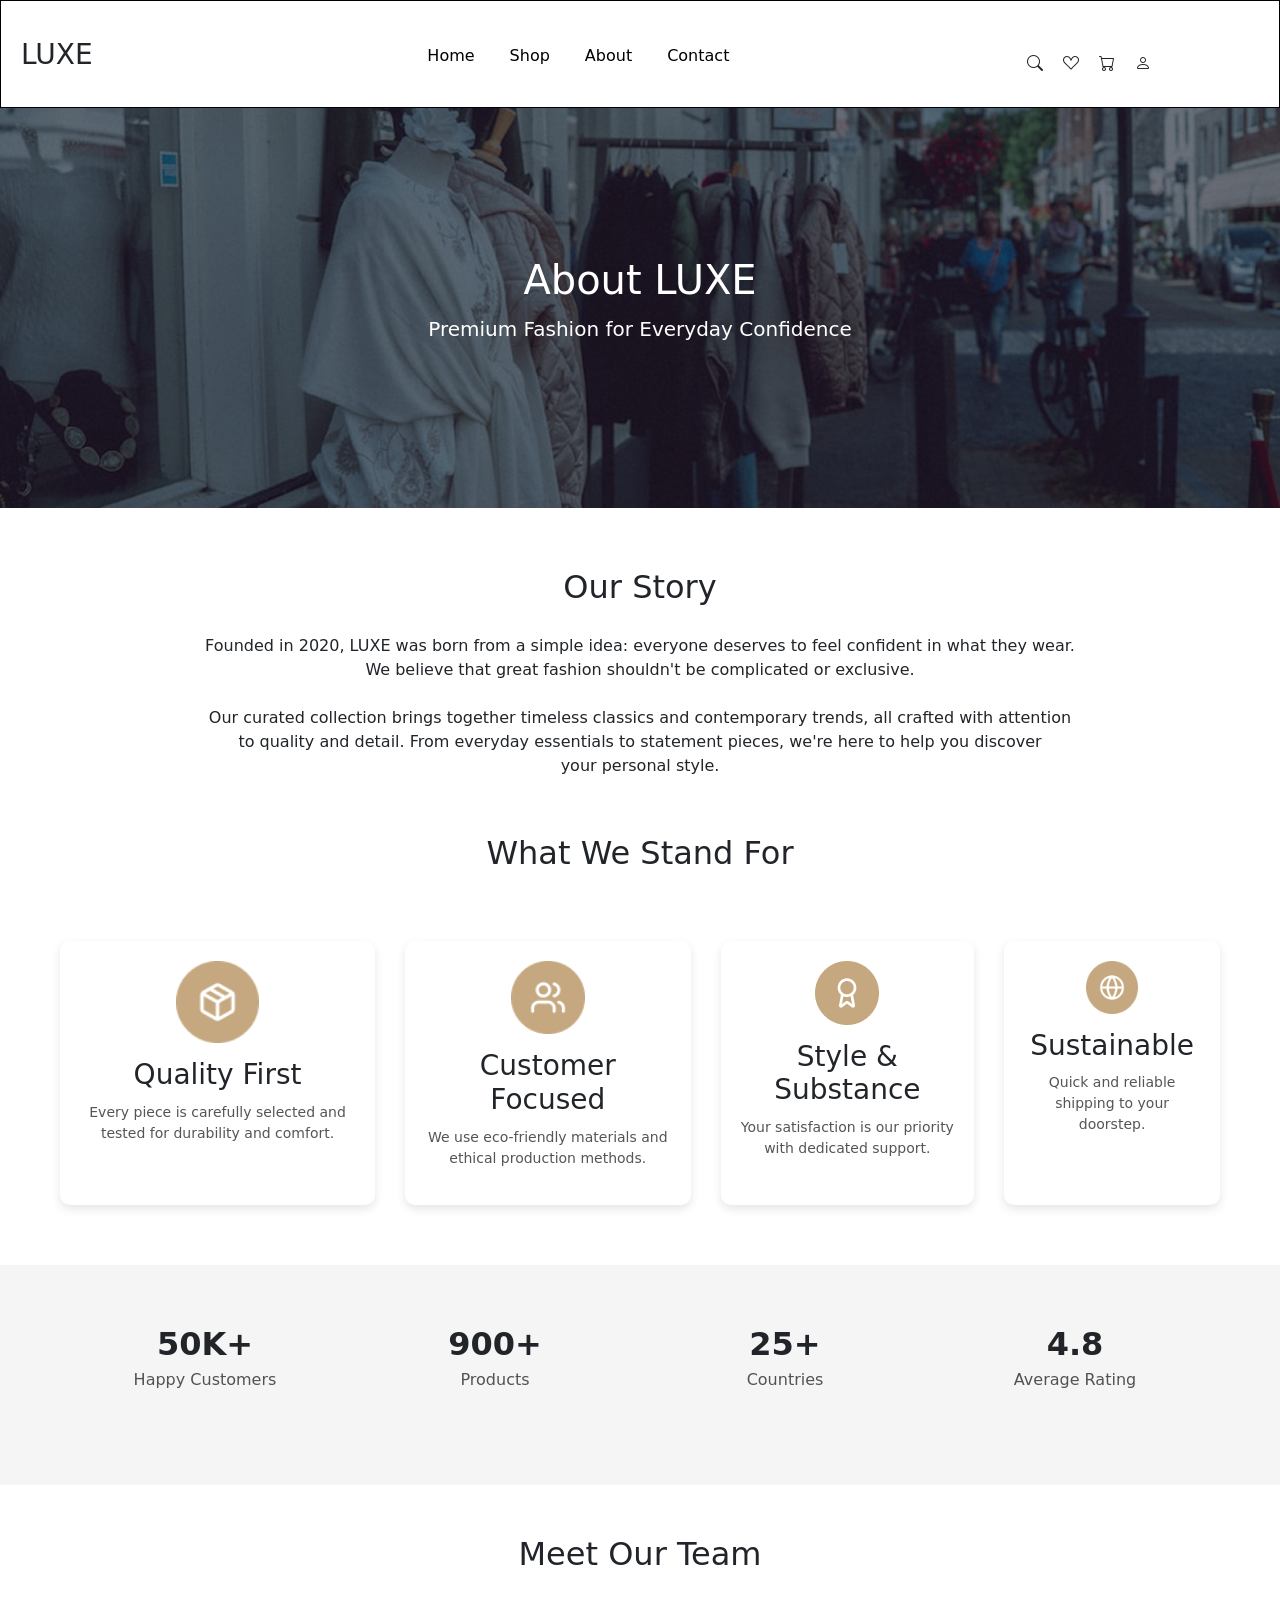
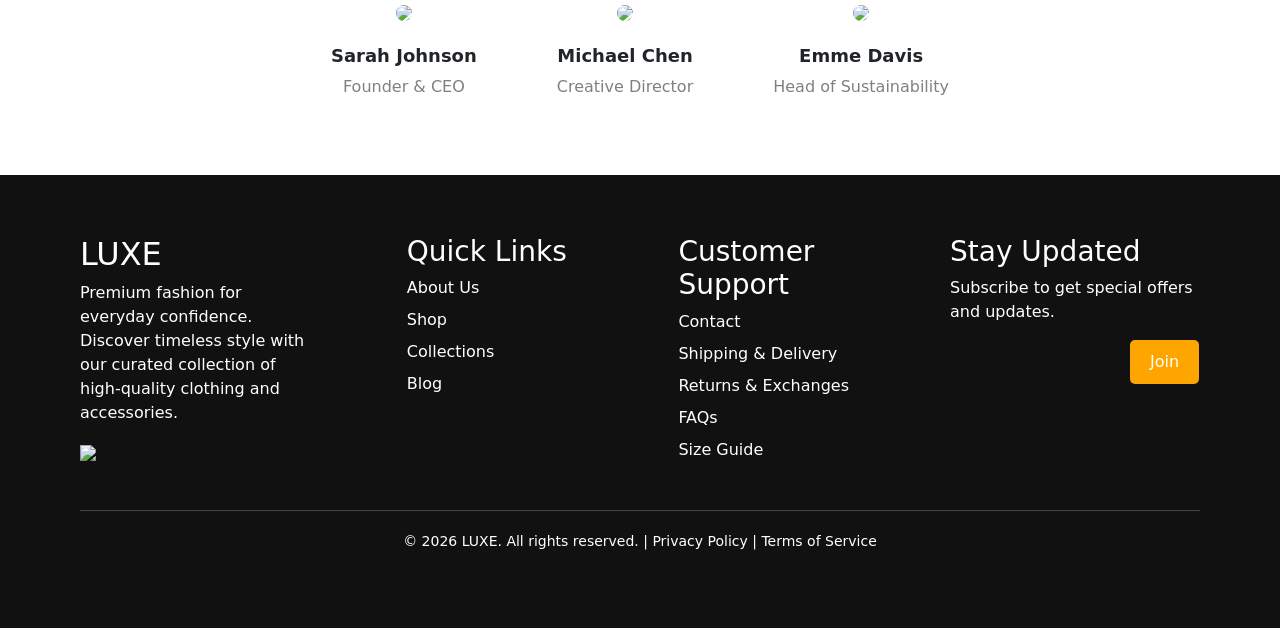
==== about.html @ 35f88eda "add pictures" ====
<!doctype html>
<html lang="en">
  <head>
    <meta charset="UTF-8" />
    <meta name="viewport" content="width=device-width, initial-scale=1.0" />
    <title>Document</title>
    <link rel="stylesheet" href="/asset/css/style.css">
  <link href="https://cdn.jsdelivr.net/npm/bootstrap@5.3.8/dist/css/bootstrap.min.css" rel="stylesheet" integrity="sha384-sRIl4kxILFvY47J16cr9ZwB07vP4J8+LH7qKQnuqkuIAvNWLzeN8tE5YBujZqJLB" crossorigin="anonymous">
<script src="https://cdn.jsdelivr.net/npm/bootstrap@5.3.8/dist/js/bootstrap.bundle.min.js" integrity="sha384-FKyoEForCGlyvwx9Hj09JcYn3nv7wiPVlz7YYwJrWVcXK/BmnVDxM+D2scQbITxI" crossorigin="anonymous"></script>
  
  <link rel="stylesheet" href="https://cdn.jsdelivr.net/npm/bootstrap-icons@1.13.1/font/bootstrap-icons.min.css">
  
  </head>
  <body>
    <!-- <div class="container">
      <header>
        <h3>LUXE</h3>

        <nav>
          <a href="#">Home</a>
          <a href="#">Shop</a>
          <a href="#">About</a>
          <a href="#">Contact</a>
        </nav>

        <div>
          <i class="bi bi-search"></i>
          <i class="bi bi-heart"></i>
          <i class="bi bi-cart"></i>
          <i class="bi bi-person"></i>
        </div>
      <!-- </header> -->
       <div class="head1">
        <div class="text1">
            <h3 class="hed1">LUXE</h3>
            <!-- <button class="navbar-toggler" type="button" data-bs-toggle="collapse" data-bs-target="#navbarText" aria-controls="navbarText" aria-expanded="false" aria-label="Toggle navigation">
      <span class="navbar-toggler-icon"></span>
             <-- </button> -->
            <!-- <div class="text"> -->
            <ul class="items1">
                <li class="nav-item1">
                    <a class="nav-link active1" aria-current="page" href="">Home</a>
                </li>
                <li class="nav-item1">
                    <a class="nav-link active1" href="">Shop</a>
                </li>
                <li class="nav-item1">
                    <a class="nav-link active1" href="">About</a>
                </li>
                <li class="nav-item1">
                    <a class="nav-link active1" href="">Contact</a>
                </li>
            </ul>
            <span class="imagee1">
                <i class="bi bi-search"></i>
                <i class="bi bi-suit-heart"></i>
                <i class="bi bi-cart"></i>
                <i class="bi bi-person"></i>
            </span>
        </div>
       </div>
        <!-- </div> -->
    
    <div>

      <div class="about3">
        <img src="/asset/images/About Us.png">

        <div class="about-text3">
          <h2>About LUXE</h2>
          <p>Premium Fashion for Everyday Confidence</p>
        </div>
      </div>

      <div class="content3">
        <h2>Our Story</h2>
      </div>
      <div class="text3">
        <p>
          Founded in 2020, LUXE was born from a simple idea: everyone deserves  to feel confident in what they wear.<br>
               We believe that great fashion shouldn't be complicated or exclusive.
         <br><br>  Our curated collection brings  together timeless classics and contemporary trends, all crafted with attention<br>
          to quality and detail. From everyday essentials to statement  pieces, we're here to help you discover
             <br>      your personal style.
        </p>
      </div>

      <div class="stand3">
        <h2>What We Stand For</h2>
      </div>

      <div class="features3">
        <div class="feature-card3">
          <img src="asset/images/quality.png">
          <h3>Quality First</h3>
          <p>
            Every piece is carefully selected and tested for durability and
            comfort.
          </p>
        </div>

        <div class="feature-card3">
          <img src="/asset/images/customer.png">
          <h3>Customer Focused</h3>
          <p>We use eco-friendly materials and ethical production methods.</p>
        </div>

        <div class="feature-card3">
          <img src="/asset/images/substance.png">
          <h3>Style & Substance</h3>
          <p>Your satisfaction is our priority with dedicated support.</p>
        </div>

        <div class="feature-card3">
          <img src="/asset/images/sustainable.png">
          <h3>Sustainable</h3>
          <p>Quick and reliable shipping to your doorstep.</p>
        </div>
      </div>

      <div class="assume3">
        <div class="count3">
          <h2>50K+</h2>
          <p>Happy Customers</p>
        </div>

        <div class="count3">
          <h2>900+</h2>
          <p>Products</p>
        </div>

        <div class="count3">
          <h2>25+</h2>
          <p>Countries</p>
        </div>

        <div class="count3">
          <h2>4.8</h2>
          <p>Average Rating</p>
        </div>
      </div>

      <div class="team3">
        <h2>Meet Our Team</h2>
      </div>

      <div class="block3">
        <div class="cross3">
          <img src="/cross.png">
          <h3>Sarah Johnson</h3>
          <p>Founder & CEO</p>
        </div>

        <div class="cross3">
          <img src="/cross.png">
          <h3>Michael Chen</h3>
          <p>Creative Director</p>
        </div>

        <div class="cross3">
          <img src="/cross.png">
          <h3>Emme Davis</h3>
          <p>Head of Sustainability</p>
        </div>
      </div>

 <footer class="footer">
        <div class="footer-container">
          <div class="footer-about">
            <h2>LUXE</h2>

            <p>
              Premium fashion for everyday confidence. Discover timeless style
              with our curated collection of high-quality clothing and
              accessories.
            </p>
             <img src="/insta.png">
          </div>

          <div class="footer-links">
            <h3>Quick Links</h3>
            <p>About Us</p>
            <p>Shop</p>
            <p>Collections</p>
            <p>Blog</p>
          </div>

          <div class="footer-support">
            <h3>Customer Support</h3>
            <p>Contact</p>
            <p>Shipping & Delivery</p>
            <p>Returns & Exchanges</p>
            <p>FAQs</p>
            <p>Size Guide</p>
          </div>

          <div class="footer-newsletter">
            <h3>Stay Updated</h3>

            <p>Subscribe to get special offers and updates.</p>

            
            <button>Join</button>
          </div>
        </div>

        <div class="footer-bottom">
          <p>
            © 2026 LUXE. All rights reserved. | Privacy Policy | Terms of
            Service
          </p>
        </div>
      </footer>
    </div>
  </body>
</html>
---- asset/css/style.css ----
:root {
    --main-color: #fff;
    --primary-color: black;
    --secondary-color: grey;
}

* {
    margin: 0;
    padding: 0;
    box-sizing: border-box;
}

.head1 {
    width: 100%;
    height: 12vh;
    background-color: var(--main-color);
    /* margin-left: 10px; */
    /* margin-right: 100px; */
    border: 1px solid black;
    display: flex;
    justify-content: space-between;
    align-items: center;
}

.items1 {
    display: flex;
    gap: 30px;
    /* padding-left:0px; */
    color:black;
        /* align-items:center; */
        /* justify-content: center; */
}



.hed1 {
    padding-left: 20px;
    padding-bottom: 10px;
}

.text1 {
    padding-top: 20px;
    display: flex;
    width: 90%;
    justify-content: space-between;

    align-items: center;

}

.imagee1 {
    display: flex;
    gap: 20px;
}

.nav-item1 {
    padding-left: 5px;
    list-style-type: none;
}


.background1 {

    width: 100%;
    height: 80vh;
    
    background:linear-gradient(90deg,#00000099,#00000033), url("/asset/images/Hero.png");
    background-size: cover;
    position: relative;
}

.rel1 {
    position: absolute;
    top: 45%;
    left: 5%;
}

.rel1 h1 {
    color: var(--main-color);
    font-weight: 600;
    font-size: 55px;
}

.rel1 p {
    color: var(--main-color);
}

.butt1 {

    border-radius: 5px;
    padding: 10px 20px;
    margin-right: 10px;
    cursor: pointer;
    border: none;


}

.button1 {
    background-color: white;
    background: transparent;
    border: 1px solid white;
    color: var(--main-color);
}

.para1 {
    padding-left: 600px;
    padding-top: 50px;
    font-weight: 600;
    font-size: 30px;
}

.picture1 {
    padding-left: 100px;
    position: relative;
    display: flex;
    border-radius: 50px;
    gap: 20px;
    /* background-image: url("/Container\ \(2\).png"); */

}


.one1 {
    position: relative;
    /* height:300px; */
}

.two1 {
    position: absolute;
    top: 240px;
    color: var(--main-color);
    padding-left: 20px;
}

.twoo1 {
    position: absolute;
    top: 300px;
    color: var(--main-color);
    padding-left: 20px;
}

.twooo1 {
    position: absolute;
    top: 240px;
    color: var(--main-color);
    padding-left: 20px;
}

.tw1 {

    position: absolute;
    top: 300px;
    color: var(--main-color);
    padding-left: 20px;
}

.thre1 {
    position: absolute;
    top: 240px;
    color: var(--main-color);
    padding-left: 20px;
}

.three1 {
    position: absolute;
    top: 300px;
    color: var(--main-color);
    padding-left: 20px;
}

.for1 {
    position: absolute;
    top: 240px;
    color: #fff;
    padding-left: 20px;
}

.four1 {
    position: absolute;
    top: 300px;
    color: var(--main-color);
    padding-left: 20px;
}

.hero1 {

    justify-content: space-between;
    display: flex;
    padding-left: 90px;





}

.view1 {
    padding-right: 80px;
}




.car1 {
    display: flex;
    gap: 40px;
    padding-left: 90px;
    padding-top: 30px;

}

.shoes1 p {
    padding-top: 20px;
    font-weight: 500;
    font-size: large;
}

.shoes1 img {

    border-radius: 20px;

}

.star1 {
    display: flex;
    gap: 10px;

}

.star1 img {
    height: 25px;
}

.star1 span {

    /* padding-top:1px; */
    color: var(--secondary-color);
    font-weight: 500;
}

h4 {
    padding-top: 10px;
}

.dollar1 {
    display: flex;
    gap: 70px;
}

.Detail1 {
    /* margin-left: 150px; */
    background-color: black;
    color: white;
    border-radius: 10px;
    width: 140px;
    margin-top: 10px;


}

.sunny1 {
    display: flex;
    align-items: center;
    justify-content: space-between;
    padding: 80px;
    background: #f9f9f9;
}

.sunny-text1 {
    width: 50%;
}

.sunny-text1 h2 {
    font-size: 40px;
    margin-bottom: 20px;
}

.sunny-text1 p {
    font-size: 18px;
    margin-bottom: 20px;
    line-height: 1.6;
}

.sunny-text1 button {
    padding: 12px 25px;
    background-color: black;
    color: white;


    border-radius: 15px;
    cursor: pointer;

}

.feature1 {
    padding: 30px;
    text-align: center;
    background: #f8f8f8;
}

.feature1 h2 {
    font-size: 35px;
    /* margin-bottom:10px; */
}

.feature-container1 {
    display: flex;
    justify-content: center;
    gap: 30px;
    /* flex-wrap: wrap; */
}

.feature-card1 {
    /* width:20%; */
    background: #f8f8f8;
    padding-left: 80px;
    border-radius: 10px;
    box-shadow: 0 4px 4px rgba(0, 0, 0, 0.1);
    /* transition:0.3s; */

}

.feature-card1 img {
    padding-left: 50px;
    /* font-size: 35px; */
    /* margin-bottom: 15px; */

}

.feature-card1 h3 {

}
.premium1{
    padding-top:15px;
}
.pre1{
    padding-top: 5px;
}

.feature-card1 p {
    font-size: 14px;
    color: #555;
}

.footer {
    background: #111;
    color: var(--main-color);
    padding: 60px 80px;
    margin-top: 60px;
}

.footer-container {
    display: flex;
    justify-content: space-between;
    flex-wrap: wrap;
    gap: 40px;
}

.footer-about {
    width: 21%;
}

.footer-links,
.footer-support {
    width: 180px;
}

.footer-links p,
.footer-support p {
    margin: 8px 0;
    cursor: pointer;
}

.footer-newsletter {
    width: 250px;
}

/* .footer-newsletter input{ 
width:100%;
padding:10px;
margin:10px 0;
border:none;
border-radius:5px;
/* } */

.footer-newsletter button {
    padding: 10px 20px;
    border: none;
    background-color: orange;
    color: var(--main-color);
    cursor: pointer;
    border-radius: 5px;
    margin-left: 180px;
    /* padding-right: 20px; */
}

.footer-bottom {
    text-align: center;
    margin-top: 40px;
    border-top: 1px solid #444;
    padding-top: 20px;
    font-size: 14px;
}

@media (max-width: 740px) {
    .head {
        flex-direction: column;
    }

    .rel h1 {
        font-size: 30px;
    }

    .car {
        display: block;
    }
}







/*  */
.shop-upper2{
        background: #f5f5f5;
        padding: 25px;
      }

      .shop-upper2 h2 {
        /* margin-bottom: 10px; */
      }

      .hash2 {
        font-size: 14px;
        color: #777;
      }

      .hash2 a {
        text-decoration: none;
        color:var(--primary-color);
        /* margin-right: 5px; */
      }

      .shop-product2 {
        display: flex;
        justify-content: space-between;
        align-items: center;
        margin: 30px 0;
      }

      .count2 {
        font-size: 16px;
        color: #555;
      }

      .sort2 select {
        padding: 8px 4px;
        border-radius: 5px;
        border: 1px solid #ccc;
        cursor: pointer;
      }

      .lists2 {
        display: flex;
        gap: 40px;
        margin-top: 30px;
      }

      .filters2 {
        width: 350px;
        background: #f8f8f8;
        padding: 20px;
        border-radius: 10px;
        padding-top: 40px;
      }
      .img2{
        display: flex;
        gap:10px;
      }

      .filters2 h4{
        margin-bottom:24px;
        font-weight:700 ;
        padding-bottom: 2px;
        
        margin-top:-27px;
      }

      /* .filters h4 { 
        margin-top: px;
        margin-bottom: 10px;
      /* } */

      .filters2 label {
        display: block;
        margin-bottom: 15px;
        /* padding-bottom: 20px; */
        /* padding-top:2px; */
        margin-top:2px;
      }
     .filters2 h5{
        font-weight: 700;
        padding-top: 30px;
      }
      
      .dol2{
        padding-left: 80px;
        /* margin-top: 80px; */
      }
     .img2 h4{
        padding-top:30px;
      }
      .sizing2{
        padding-top: 70px;
      }
      .size2{
        width:100%;
        margin-top: -22px;

      }


      .size2 button {
        
        /* margin: 5px; */
        margin-top:20px;

        /* padding: 5px 5px; */
        border: 1px solid black;
        background: white;
        cursor: pointer;
        border-radius:10px;
        width:40px;
      }
      .col2{
        padding-top: 80px;
      }

      .color2 span {
        display: inline-block;
        width: 30px;
        height: 30px;
        
        border-radius: 50%;
        border:1px solid black;
        /* margin-right: 8px; */
      }

      .clr1 {
        background: black;
      }
      .clr2 {
        background: white;
      }
      .clr3 {
        background: grey;
      }
      .clr4 {
        background: gold;
      }
      .clr5{
background:blue;
      }
      .clr6{
        background:red;
      }

      .clear2 {
        margin-top: 20px;
        width: 170px;
        padding: 10px;
        background:white;
        color: var(--primary-color);
        border: 1px solid black;
        cursor: pointer;
        font-weight: 600;
        border-radius: 15px;
      }

      /* .products-grid { 
        flex: 1;
        display: grid;
        grid-template-columns: repeat(3, 1fr);
        gap: 30px;
      }

      .pro-card {
        position: relative;
      }
      .products {
        text-align: center;
        padding: 40px;
      /* } */

      .pro-container2 {
        display: flex;
        gap: 30px;
        justify-content: center;
        flex-wrap: wrap;
      }

      .pro-card2 {
        width: 27%;
        background: white;
        /* box-shadow: 0 4px 10px var(--secondary-color); */
        text-align: left;
        /* transition: 0.3s; */
      }

      .pro-card2:hover {
        /* transform: translateY(-8px); */
      }

      .pro-card2 img {
        width: 100%;
        border-radius: 10px;
        /* margin-bottom: 10px; */
      }

      .pro-card2 h3 {
        font-size: 18px;
        padding-top: 20px;
        margin-bottom: 8px;
      }

      .pro-card2 i {
        color: var(--secondary-color);
        font-size: 14px;
      }

      .pro-card2 span {
        font-size: 14px;
        color: #555;
        margin-left: 5px;
      }

      .pro-card2 p {
        font-size: 18px;
        font-weight: bold;
        margin: 10px 0;
      }
       .Detail2{
         background-color: black;
    color: white;
    border-radius: 10px;
    width: 140px;
    margin-top: 10px;
    display: flex;
    gap:5px;


      }
      .Detail2 i{
        color:white;
        padding-left: 18px;
      }


      .pro-card2 button {
        width: 50%;
        padding: 10px;
        border: none;
        background: var(--primary-color);
        color: white;
        border-radius: 6px;
        cursor: pointer;
        /* transition: 0.3s; */
      }
      .view2{
        display: flex;
        justify-content: space-between;
      }

      .pro-card2 button:hover {
        background: #444;
      }

      .rating2 {
        margin-bottom: 8px;
      }
      .rating2 i{
        color:rgba(255, 255, 0, 0.895);
        
      }
      .no2{
        background-color:#111;
      }
    

      .pagination2 {
        display: flex;
        justify-content: center;
        align-items: center;
        gap: 10px;
        margin-top: 40px;
        font-weight: 600;
      }

      .pagination2 button,
      .pagination2 span {
        padding: 8px 14px;
        border: 1px solid #ccc;
        cursor: pointer;
        border-radius: 5px;
        background: white;
      }

      .pagination2 .active2 {
        background: black;
        color: white;
      }

      .method2 {
        padding: 80px;
        text-align: center;
        background: #f8f8f8;
      }

      

      .method-container2 {
        display: flex;
        justify-content: center;
        gap: 60px;
        /* flex-wrap: wrap; */
      }

      .method-card2 {
        width: 70%;
        background: white;
        padding: 25px;
        border-radius: 10px;
        /* box-shadow: 0 4px 10px rgba(0, 0, 0, 0.1); */
        transition: 0.3s;
      }

      .method-card2:hover {
        transform: translateY(-8px);
      }

      .method-card2 i {
        font-size: 35px;
        color: var(--primary-color);
        margin-bottom: 15px;
      }

      .method-card2 h3 {
        margin-bottom: 10px;
      }

      .method-card2 p {
        font-size: 14px;
        color: #555;
      }

      .footer {
        background: #111;
        color: white;
        padding: 60px 80px;
      }

      .footer-container {
        display: flex;
        justify-content: space-between;
        flex-wrap: wrap;
        gap: 20px;
      }

      .footer-about {
        width: 21%;
      }

      .footer-links,
      .footer-support {
        width: 180px;
      }

      .footer-links p,
      .footer-support p {
        margin: 8px 0;
        cursor: pointer;
      }

      .footer-newsletter {
        width: 250px;
      }

      .footer-newsletter input {
        width: 100%;
        padding: 10px;
        margin: 10px 0;
        border: none;
        border-radius: 5px;
      }

      .footer-newsletter button {
        padding: 10px 20px;
        border: none;
        background-color:orange;
        color:white;
        cursor: pointer;
        border-radius: 5px;
        margin-left: 180px;
      }

      .footer-bottom {
        text-align: center;
        margin-top: 40px;
        border-top: 1px solid #444;
        padding-top: 20px;
        font-size: 14px;
      }












      .about3 {
        position: relative;
        width: 100%;
      }

      .about3 img {
        width: 100%;
        height: 400px;
        object-fit: cover;
        background: #101828;
      }

      .about-text3 {
        position: absolute;
        top: 50%;
        left: 50%;
        transform: translate(-50%, -50%);
        color: white;
        text-align: center;
      }

      .about-text3 h2 {
        font-size: 40px;
        margin-bottom: 10px;
      }

      .about-text3 p {
        font-size: 20px;
      }
      .content3 {
        display: flex;
        justify-content: center;
        padding-top: 60px;
        padding-bottom: 20px;
      }
      .text3 p {
        align-items: center;
        text-align: center;
      }

      .stand3{
        display: flex;
        justify-content: center;
        padding-top: 40px;
      }

      .features3 {
        display: flex;
        /* grid-template-columns: repeat(4, 1fr); */
        gap: 30px;
        padding: 60px;
      }

      .feature-card3 {
        background: white;
        padding: 20px;
        border-radius: 10px;
        text-align: center;
        box-shadow: 0 4px 10px rgba(0, 0, 0, 0.1);
        transition: 0.3s;
      }

      .feature-card:hover {
        /* transform: translateY(-8px); */
      }

      .feature-card3 img {
        width: 30%;
        border-radius: 10px;
        margin-bottom: 15px;
      }

      .feature-card3 h3 {
        margin-bottom: 10px;
      }

      .feature-card3 p {
        font-size: 14px;
        color: #555;
      }
      .assume3 {
        display: flex;
        justify-content: space-around;
        align-items: center;
        padding: 60px;
        background: #f5f5f5;
      }
      .count3 {
        width: 200px;
        height: 100px;
        text-align: center;
        justify-content: center;
        align-items: center;
        border-radius: 10px;
      }

      .count3 h2 {
        font-size: 32px;
        margin-bottom: 5px;
        font-weight: 600;
      }
      .count3 p{
        color:rgba(0, 0, 0, 0.667);

      }
      .team3 {
        display: flex;
        justify-content: center;
        padding-top: 50px;
      }

      .block3{
        padding-top: 20px;
        display: flex;
        gap: 80px;
        justify-content: center;
      

  
        text-align: center;
      }
      .cross3 img {
        width: 250px;
        border-radius: 10px;
      }
      .cross3 h3{
        padding-top:20px;
        font-size: large;
        font-weight: 700;
      }
      .cross3 p {
        color: gray;
      }

 /* .footer{ 
background:#111;
color:white;
padding:60px 80px;
}

.footer-container{
display:flex;
justify-content:space-between;
flex-wrap:wrap;
gap:40px;
}

.footer-about{
width:21%;
}
.footer-about p{
  color:grey;
}

.footer-links,
.footer-support{
width:180px;
}
.footer-links p{
  color:grey;
}


.footer-links p,
.footer-support p{
margin:8px 0;
cursor:pointer;
color:grey;
}

.footer-newsletter{
width:250px;
}
.footer-newsletter p{
  color:grey;
}

.footer-newsletter button{
padding:10px 20px;
border:none;
background:orange;
color:black;
cursor:pointer;
border-radius:5px;
margin-left:180px;
}

.footer-bottom{
text-align:center;
margin-top:40px;
border-top:1px solid #444;
padding-top:20px;
font-size:14px;
/* } */
     
      /* @media (max-width: 768px) { 
        .pro-container {
          flex-direction: column;
          gap: 10px;
        }
      /*  */
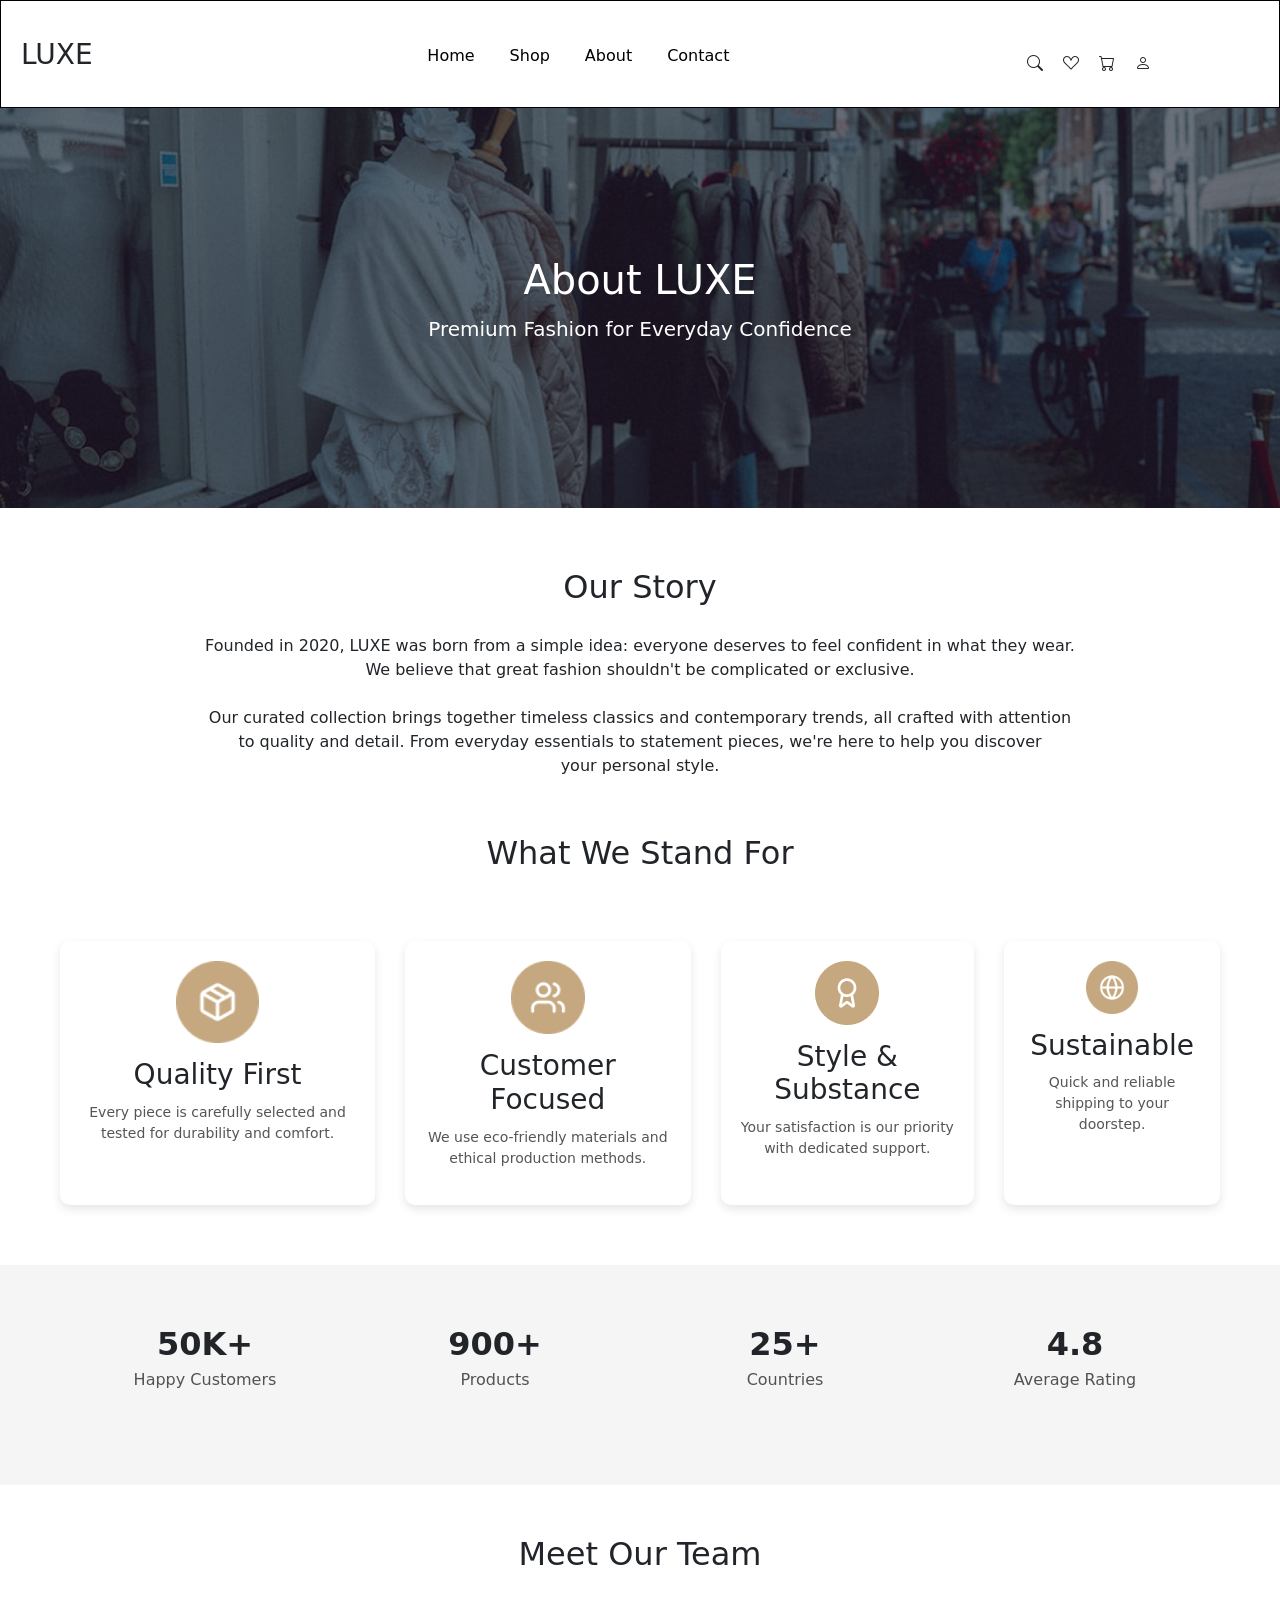
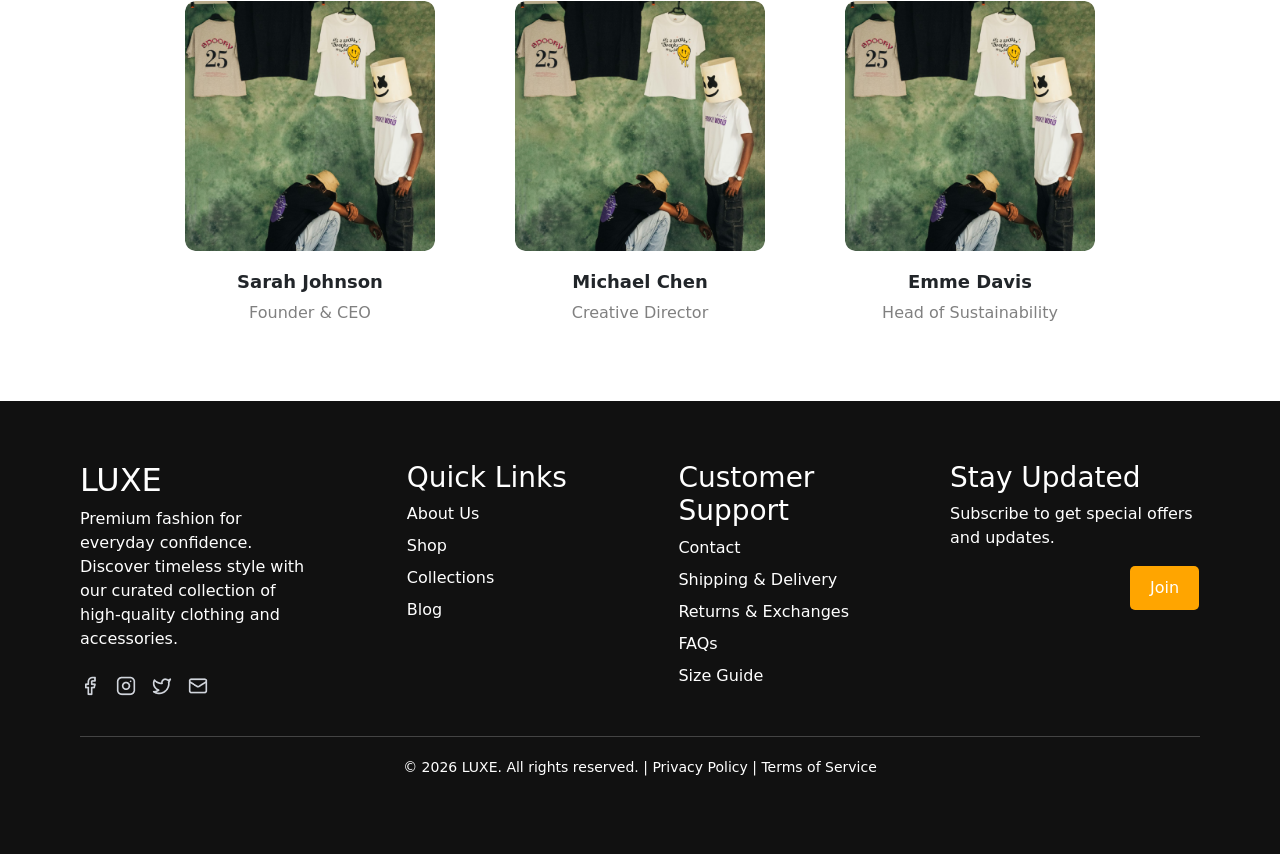
==== commit 05d3f0e9: "3rd webpage" ====
--- a/about.html
+++ b/about.html
@@ -146,19 +146,19 @@
 
       <div class="block3">
         <div class="cross3">
-          <img src="/cross.png">
+          <img src="/asset/images/cross.png">
           <h3>Sarah Johnson</h3>
           <p>Founder & CEO</p>
         </div>
 
         <div class="cross3">
-          <img src="/cross.png">
+          <img src="/asset/images/cross.png">
           <h3>Michael Chen</h3>
           <p>Creative Director</p>
         </div>
 
         <div class="cross3">
-          <img src="/cross.png">
+          <img src="/asset/images/cross.png">
           <h3>Emme Davis</h3>
           <p>Head of Sustainability</p>
         </div>
@@ -174,7 +174,7 @@
               with our curated collection of high-quality clothing and
               accessories.
             </p>
-             <img src="/insta.png">
+             <img src="/asset/images/insta.png">
           </div>
 
           <div class="footer-links">
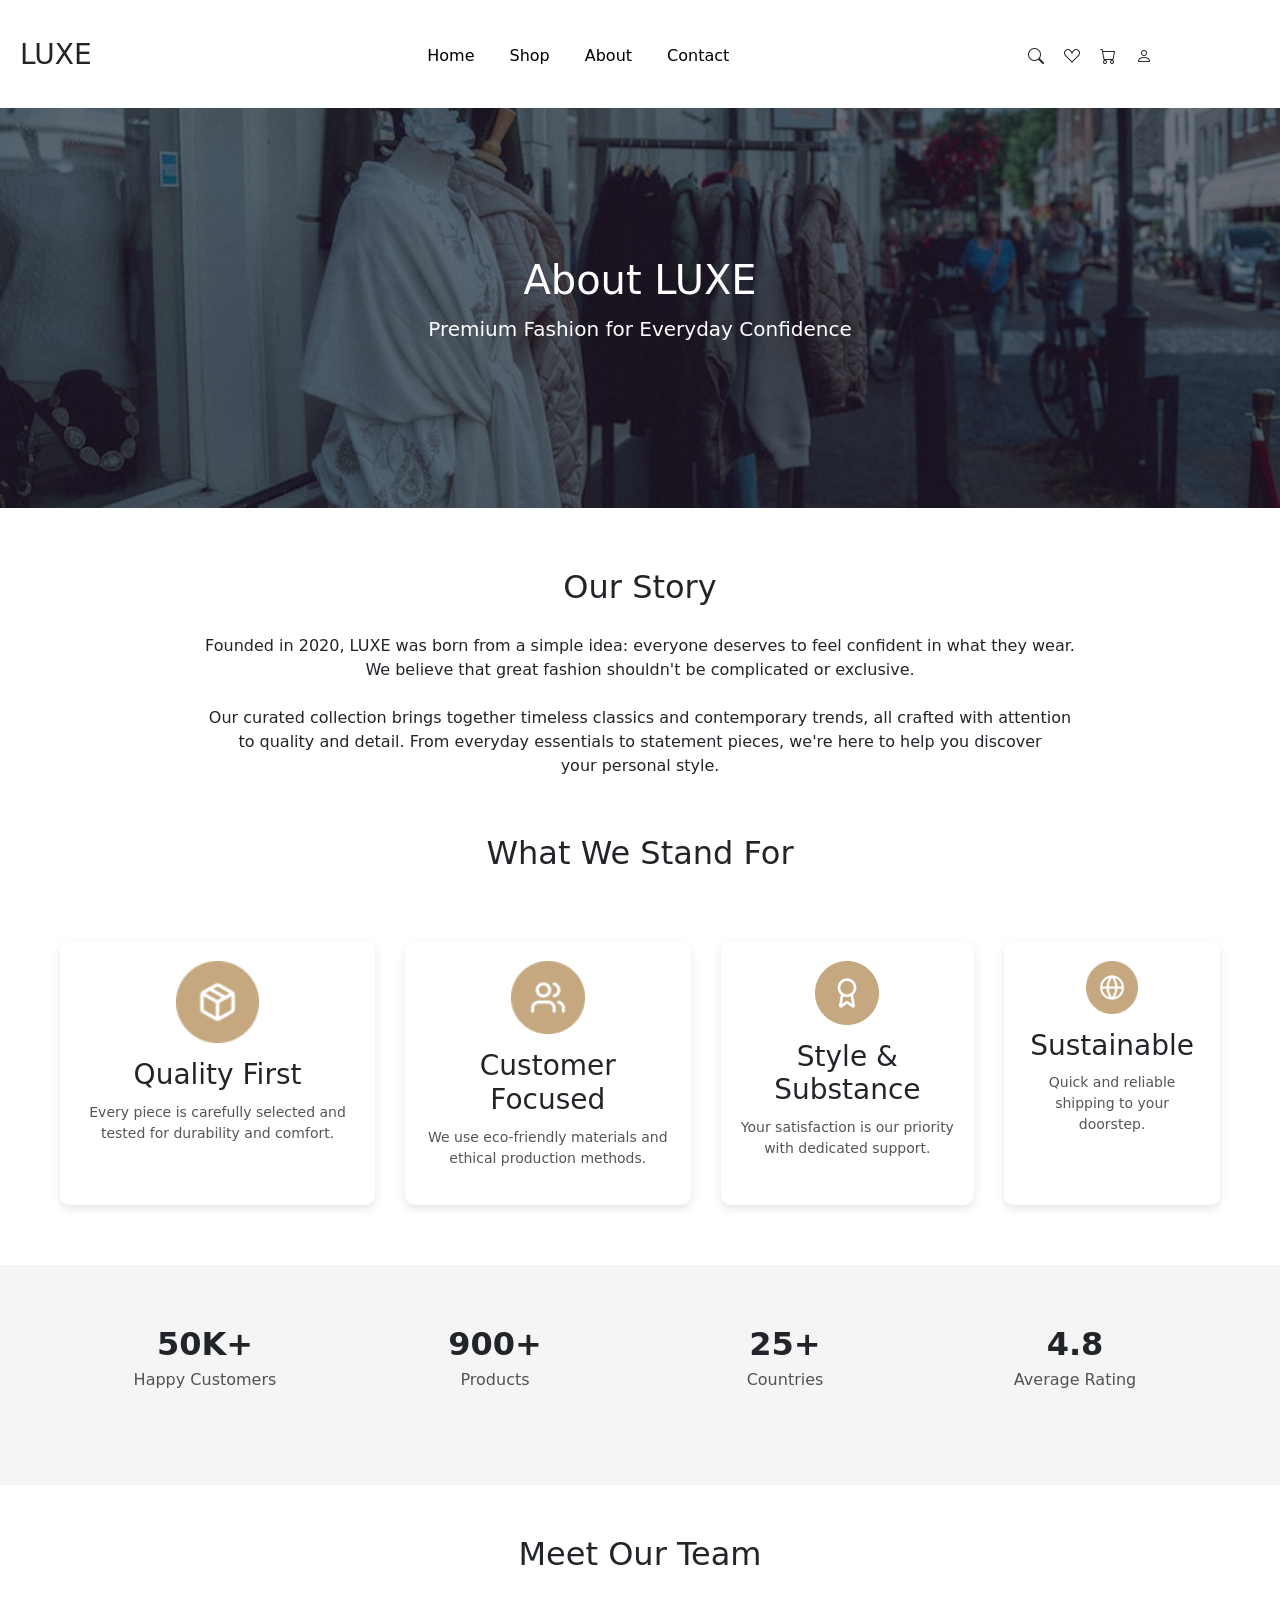
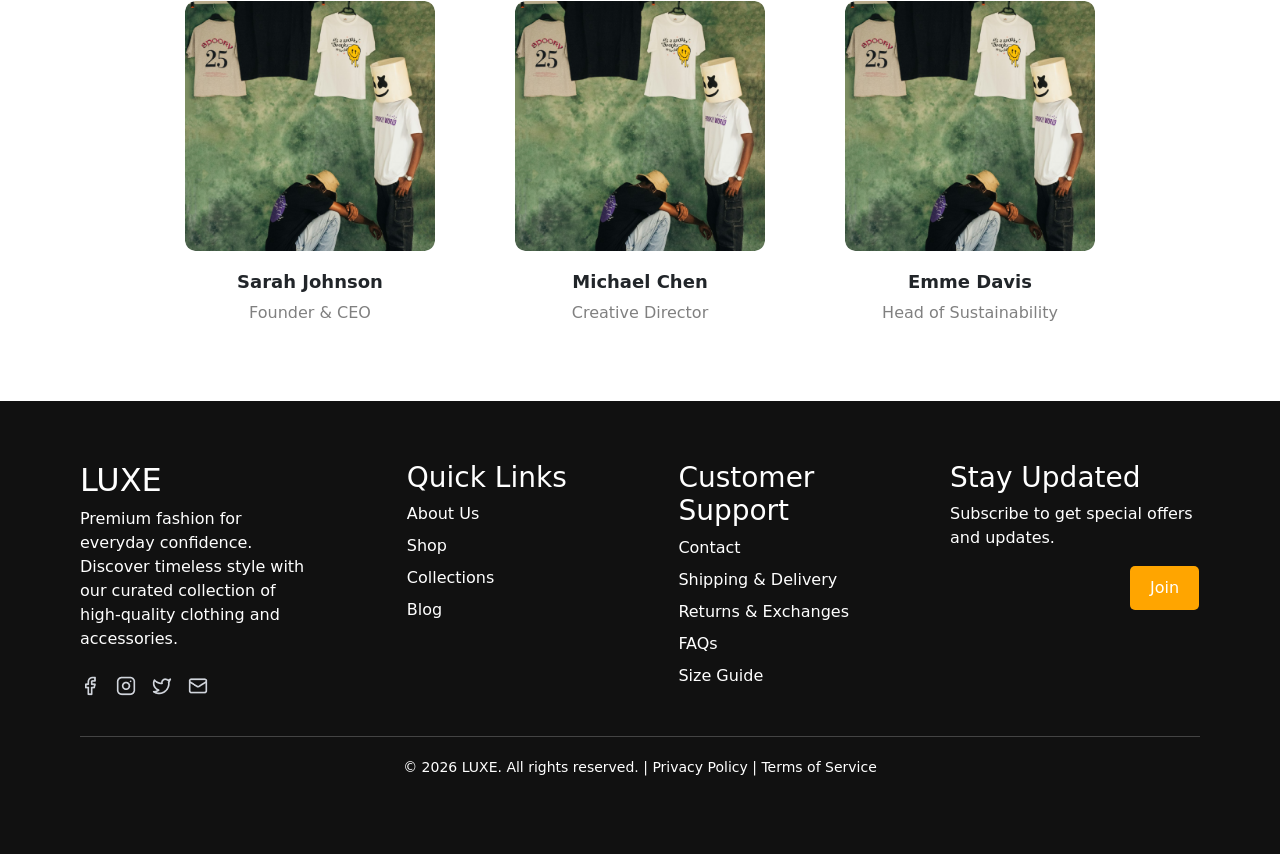
==== commit db6f43e0: "add css file" ====
--- a/about.html
+++ b/about.html
@@ -39,16 +39,16 @@
             <!-- <div class="text"> -->
             <ul class="items1">
                 <li class="nav-item1">
-                    <a class="nav-link active1" aria-current="page" href="">Home</a>
-                </li>
-                <li class="nav-item1">
-                    <a class="nav-link active1" href="">Shop</a>
-                </li>
-                <li class="nav-item1">
-                    <a class="nav-link active1" href="">About</a>
-                </li>
-                <li class="nav-item1">
-                    <a class="nav-link active1" href="">Contact</a>
+                    <a class="nav-link active1" aria-current="page" href="/index.html">Home</a>
+                </li>
+                <li class="nav-item1">
+                    <a class="nav-link active1" href="/shop.html">Shop</a>
+                </li>
+                <li class="nav-item1">
+                    <a class="nav-link active1" href="/about.html">About</a>
+                </li>
+                <li class="nav-item1">
+                    <a class="nav-link active1" href="/contact.html">Contact</a>
                 </li>
             </ul>
             <span class="imagee1">
--- a/asset/css/style.css
+++ b/asset/css/style.css
@@ -11,15 +11,17 @@
 }
 
 .head1 {
-    width: 100%;
+    /* width: 100%; */
     height: 12vh;
+    padding: 18px 0px;
     background-color: var(--main-color);
     /* margin-left: 10px; */
     /* margin-right: 100px; */
-    border: 1px solid black;
+    
     display: flex;
+    align-items: center;
     justify-content: space-between;
-    align-items: center;
+    /* align-items: center; */
 }
 
 .items1 {
@@ -27,15 +29,18 @@
     gap: 30px;
     /* padding-left:0px; */
     color:black;
-        /* align-items:center; */
+        align-items:center;
+        
         /* justify-content: center; */
 }
 
 
 
 .hed1 {
+
     padding-left: 20px;
     padding-bottom: 10px;
+    
 }
 
 .text1 {
@@ -43,14 +48,19 @@
     display: flex;
     width: 90%;
     justify-content: space-between;
-
+     align-items: center;
+
+}
+
+.imagee1 {
+
+    display: flex;
+    justify-content: center;
     align-items: center;
-
-}
-
-.imagee1 {
-    display: flex;
     gap: 20px;
+    padding-bottom: 15px;
+    
+  
 }
 
 .nav-item1 {
@@ -101,6 +111,10 @@
     background: transparent;
     border: 1px solid white;
     color: var(--main-color);
+    border-radius: 10px;
+    height:45px;
+    width:25vh;
+  
 }
 
 .para1 {
@@ -112,10 +126,12 @@
 
 .picture1 {
     padding-left: 100px;
+    padding-right: 430px;
     position: relative;
     display: flex;
     border-radius: 50px;
     gap: 20px;
+    
     /* background-image: url("/Container\ \(2\).png"); */
 
 }
@@ -123,7 +139,7 @@
 
 .one1 {
     position: relative;
-    /* height:300px; */
+    /* width:600px; */
 }
 
 .two1 {
@@ -196,9 +212,8 @@
 }
 
 .view1 {
-    padding-right: 80px;
-}
-
+    padding-right: 155px;
+}
 
 
 
@@ -454,6 +469,7 @@
       .count2 {
         font-size: 16px;
         color: #555;
+        padding-left: 10px;
       }
 
       .sort2 select {
@@ -1025,4 +1041,169 @@
           flex-direction: column;
           gap: 10px;
         }
-      /*  */+      /*  */
+
+      .content4 {
+        display: flex;
+        justify-content: center;
+        padding-top: 60px;
+        padding-bottom: 30px;
+        font-weight: 700;
+        background: aliceblue;
+      }
+      .text4 p {
+        align-items: center;
+        text-align: center;
+        background: aliceblue;
+        padding-bottom: 20px;
+      }
+      .contact4{
+        /* padding-top: 30px; */
+      }
+      .contact4 h3{
+      
+      }
+      .contact4 p{
+        padding-left: 60px;
+      margin-top: -10px;
+        
+      }
+      .info4{
+        padding-top: 30px;
+        display: flex;
+        gap:10px;
+      }
+      .info4 img{
+        width:50px;
+        height:50px;
+      }
+      .map4{
+        width: 684px;
+height: 256px;
+background:rgba(128, 128, 128, 0.153);
+border-radius: 14px;
+display: flex;
+align-items: center;
+justify-content: center;
+
+      }
+      .map4 h5{
+        color:grey;
+      }
+
+
+    .mess4{
+        /* padding-left: 70px; */
+      }
+      .main4{
+        display: flex;
+        gap:9px;
+        padding-top: 90px;
+        /* padding-left: 30px; */
+      }
+      .contact4{
+        padding-left:90px;
+
+      }
+      .tell4{
+        margin-left: 20px;
+      }
+      .first{
+        display:flex;
+        gap:250px;
+        padding-top:20px;
+    
+      
+      }
+      .sec4{
+        padding-top: 10px;
+        /* padding: 10px; */
+        display: flex;
+        gap:75px;
+        
+        
+      }
+      .name{
+        font-weight: 600;
+        font-size: large;
+    
+      }
+      .name2{
+        font-weight: 600;
+        padding-top: 35px;
+        font-size: large;
+      }
+      #Email{
+        width:520px;
+        margin-top: 10px;
+        padding: 10px;
+        /* border-radius: 10px; */
+      }
+      #Phone{
+        width:520px;
+        margin-top: 10px;
+        padding: 10px;
+
+      }
+      #Subject{
+        width:520px;
+        margin-top: 10px;
+        padding: 10px;
+      }
+      #Message{
+        width:520px;
+        height:250px;
+        padding-bottom: 200px;
+      }
+      .name4{
+        background-color: rgba(128, 128, 128, 0);
+        /* width:100%; */
+        
+        
+        border-radius: 50px;
+        /* width:520px; */
+      }
+      .name3{
+        /* width:800 px; */
+        /* height:200px; */
+        border-radius: 5px;
+        /* border:1px solid black; */
+        background-color:rgba(128, 128, 128, 0.214);
+      }
+      .send4{
+        width:100%;
+        height:100%;
+        margin-top:40px;
+        background-color: black;
+        color:white;
+        margin-left: 10px;
+        border-radius: 10px;
+        padding-top: 10px;
+        padding-bottom: 10px;
+      }
+      .question4{
+        padding-top:60px ;
+        /* padding-left: 540px; */
+        margin-top: 50px;
+        height:500px;
+        width:100%;
+        background-color: aliceblue;
+      }
+      .que4{
+        /* margin-top: 20px; */
+        padding-left: 550px;
+        padding-bottom: 60px;
+
+      }
+      .order4{
+        padding-left:190px;
+        
+      }
+      .order4 h5{
+        font-weight: 600;
+      
+      
+      }
+      .order4 p{
+        color:gray;
+      }
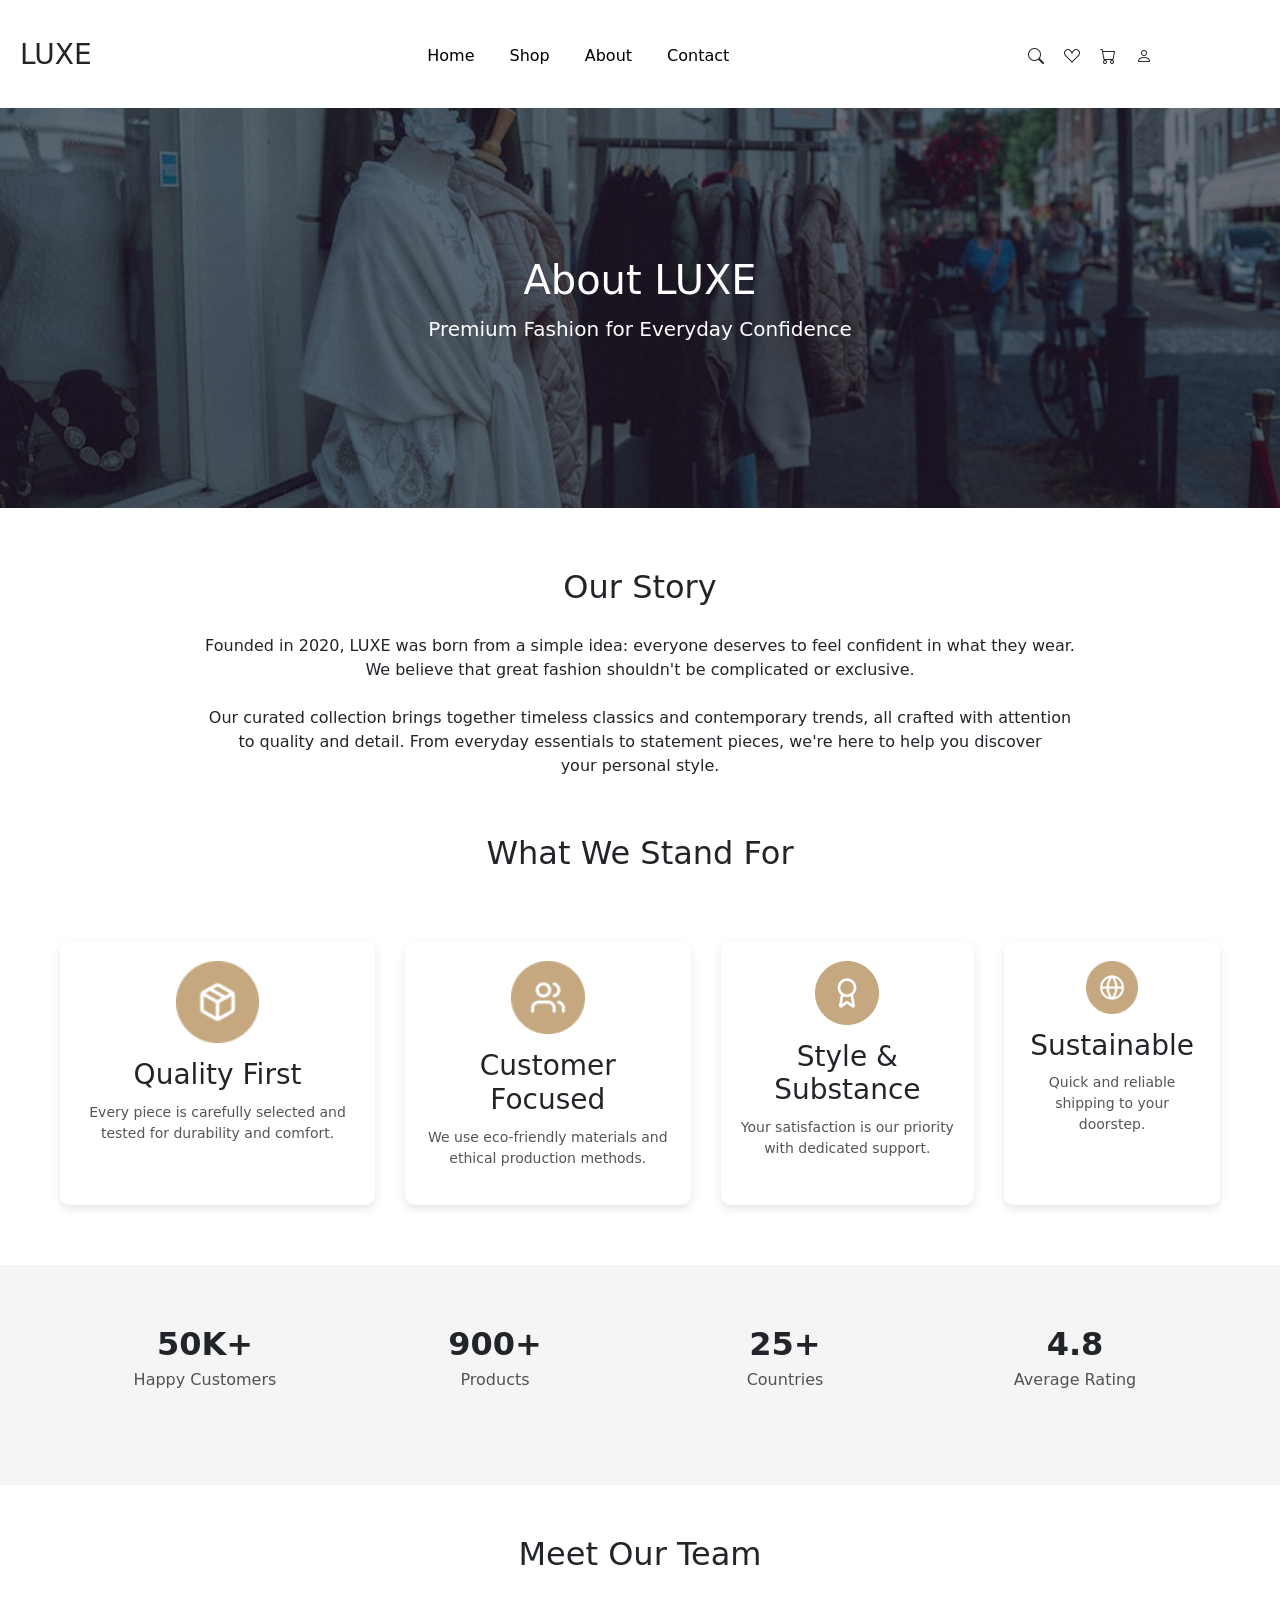
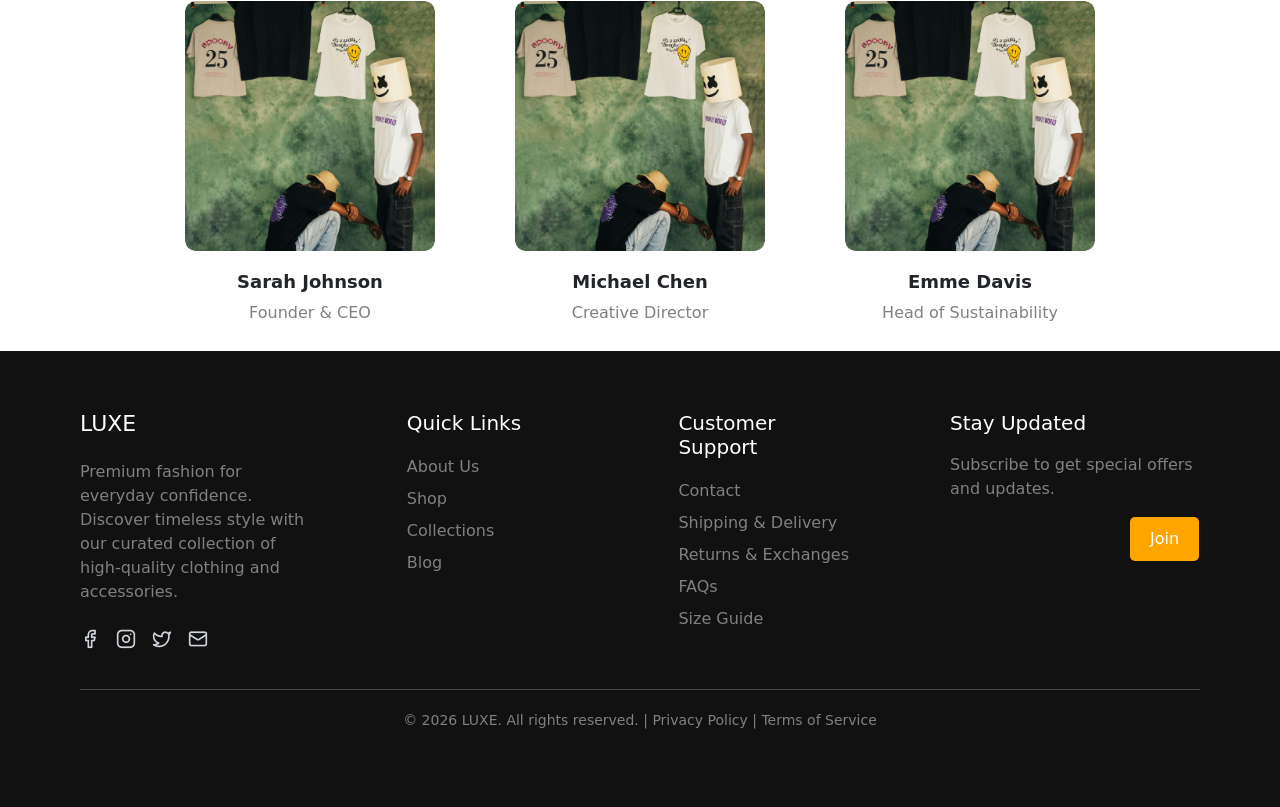
==== commit aee7ddef: "add footer" ====
--- a/about.html
+++ b/about.html
@@ -167,7 +167,7 @@
  <footer class="footer">
         <div class="footer-container">
           <div class="footer-about">
-            <h2>LUXE</h2>
+            <h3>LUXE</h3>
 
             <p>
               Premium fashion for everyday confidence. Discover timeless style
--- a/asset/css/style.css
+++ b/asset/css/style.css
@@ -1,394 +1,429 @@
 :root {
-    --main-color: #fff;
-    --primary-color: black;
-    --secondary-color: grey;
+  --main-color: #fff;
+  --primary-color: black;
+  --secondary-color: grey;
 }
 
 * {
-    margin: 0;
-    padding: 0;
-    box-sizing: border-box;
+  margin: 0;
+  padding: 0;
+  box-sizing: border-box;
 }
 
 .head1 {
-    /* width: 100%; */
-    height: 12vh;
-    padding: 18px 0px;
-    background-color: var(--main-color);
-    /* margin-left: 10px; */
-    /* margin-right: 100px; */
-    
-    display: flex;
-    align-items: center;
-    justify-content: space-between;
-    /* align-items: center; */
+  /* width: 100%; */
+  height: 12vh;
+  padding: 18px 0px;
+  background-color: var(--main-color);
+  /* margin-left: 10px; */
+  /* margin-right: 100px; */
+
+  display: flex;
+  align-items: center;
+  justify-content: space-between;
+  /* align-items: center; */
 }
 
 .items1 {
-    display: flex;
-    gap: 30px;
-    /* padding-left:0px; */
-    color:black;
-        align-items:center;
-        
-        /* justify-content: center; */
+  display: flex;
+  gap: 30px;
+  /* padding-left:0px; */
+  color: black;
+  align-items: center;
+
+  /* justify-content: center; */
 }
 
 
 
 .hed1 {
 
-    padding-left: 20px;
-    padding-bottom: 10px;
-    
+  padding-left: 20px;
+  padding-bottom: 10px;
+
 }
 
 .text1 {
-    padding-top: 20px;
-    display: flex;
-    width: 90%;
-    justify-content: space-between;
-     align-items: center;
+  padding-top: 20px;
+  display: flex;
+  width: 90%;
+  justify-content: space-between;
+  align-items: center;
 
 }
 
 .imagee1 {
 
-    display: flex;
-    justify-content: center;
-    align-items: center;
-    gap: 20px;
-    padding-bottom: 15px;
-    
+  display: flex;
+  justify-content: center;
+  align-items: center;
+  gap: 20px;
+  padding-bottom: 15px;
+
+
+}
+
+.nav-item1 {
+  padding-left: 5px;
+  list-style-type: none;
+}
+
+
+.background1 {
+
+  width: 100%;
+  height: 80vh;
+
+  background: linear-gradient(90deg, #00000099, #00000033), url("/asset/images/Hero.png");
+  background-size: cover;
+  position: relative;
+}
+
+.rel1 {
+  position: absolute;
+  top: 45%;
+  left: 5%;
+}
+
+.rel1 h1 {
+  color: var(--main-color);
+  font-weight: 600;
+  font-size: 55px;
+}
+
+.rel1 p {
+  color: var(--main-color);
+}
+
+.butt1 {
+
+  border-radius: 5px;
+  padding: 10px 20px;
+  margin-right: 10px;
+  cursor: pointer;
+  border: none;
+
+
+}
+
+.button1 {
+  background-color: white;
+  background: transparent;
+  border: 1px solid white;
+  color: var(--main-color);
+  border-radius: 10px;
+  height: 45px;
+  width: 25vh;
+
+}
+
+.para1 {
+  padding-left: 600px;
+  padding-top: 50px;
+  font-weight: 600;
+  font-size: 30px;
+}
+
+.picture1 {
+  padding-left: 100px;
+  padding-right: 430px;
+  position: relative;
+  display: flex;
+  border-radius: 50px;
+  gap: 20px;
+
+  /* background-image: url("/Container\ \(2\).png"); */
+
+}
+
+
+.one1 {
+  position: relative;
+  /* width:600px; */
+}
+
+.two1 {
+  position: absolute;
+  top: 240px;
+  color: var(--main-color);
+  padding-left: 20px;
+  font-weight: 500;
+}
+
+.twoo1 {
+  position: absolute;
+  top: 300px;
+  color: var(--main-color);
+  padding-left: 20px;
+}
+
+.twooo1 {
+  position: absolute;
+  top: 240px;
+  color: var(--main-color);
+  padding-left: 20px;
+}
+
+.tw1 {
+
+  position: absolute;
+  top: 300px;
+  color: var(--main-color);
+  padding-left: 20px;
+}
+
+.thre1 {
+  position: absolute;
+  top: 240px;
+  color: var(--main-color);
+  padding-left: 20px;
+}
+
+.three1 {
+  position: absolute;
+  top: 300px;
+  color: var(--main-color);
+  padding-left: 20px;
+}
+
+.for1 {
+  position: absolute;
+  top: 240px;
+  color: #fff;
+  padding-left: 20px;
+}
+
+.four1 {
+  position: absolute;
+  top: 300px;
+  color: var(--main-color);
+  padding-left: 20px;
+}
+
+.hero1 {
+
+  justify-content: space-between;
+  display: flex;
+  padding-left: 90px;
+  padding-top: 50px;
+
+
+
+
+
+}
+
+.view1 {
+  padding: 5px;
+  border-radius: 10px;
+  border: none;
+
+
+  margin-right: 160px;
+}
+
+
+
+.car1 {
+  display: flex;
+  gap: 40px;
+  padding-left: 90px;
+  padding-top: 30px;
+
+}
+
+.shoes1 p {
+  padding-top: 20px;
+  font-weight: 500;
+  font-size: large;
+}
+
+.shoes1 img {
+
+  border-radius: 20px;
+
+}
+
+.star1 {
+  display: flex;
+  gap: 10px;
+
+}
+
+.star1 img {
+  height: 25px;
+}
+
+.star1 span {
+
+  /* padding-top:1px; */
+  color: var(--secondary-color);
+  font-weight: 500;
+}
+
+h4 {
+  padding-top: 10px;
+}
+
+.dollar1 {
+  display: flex;
+  gap: 70px;
+}
+
+.Detail1 {
+  /* margin-left: 150px; */
+  background-color: black;
+  color: white;
+  border-radius: 10px;
+  width: 140px;
+  margin-top: 10px;
+
+
+
+}
+
+.sunny1 {
+  display: flex;
+  align-items: center;
+  justify-content: space-between;
+  padding: 80px;
+  background: #f9f9f9;
+}
+
+.sunny-text1 {
+  width: 50%;
+}
+
+.sunny-text1 h2 {
+  font-size: 40px;
+  margin-bottom: 20px;
+}
+
+.sunny-text1 p {
+  font-size: 18px;
+  margin-bottom: 20px;
+  line-height: 1.6;
+  color: #777;
+}
+
+.sunny-text1 button {
+  padding: 12px 25px;
+  background-color: black;
+  color: white;
+
+
+  border-radius: 15px;
+  cursor: pointer;
+
+}
+
+.feature1 {
+  padding: 30px;
+  text-align: center;
+  background: #f8f8f8;
+}
+
+.feature1 h2 {
+  font-size: 35px;
+  /* margin-bottom:10px; */
+}
+
+.feature-container1 {
+  display: flex;
+  justify-content: center;
+  gap: 30px;
+  /* flex-wrap: wrap; */
+}
+
+.feature-card1 {
+  /* width:20%; */
+  background: #f8f8f8;
+  padding: 30px;
+  border-radius: 10px;
+  box-shadow: 0 4px 4px rgba(0, 0, 0, 0.1);
   
-}
-
-.nav-item1 {
-    padding-left: 5px;
-    list-style-type: none;
-}
-
-
-.background1 {
-
-    width: 100%;
-    height: 80vh;
-    
-    background:linear-gradient(90deg,#00000099,#00000033), url("/asset/images/Hero.png");
-    background-size: cover;
-    position: relative;
-}
-
-.rel1 {
-    position: absolute;
-    top: 45%;
-    left: 5%;
-}
-
-.rel1 h1 {
-    color: var(--main-color);
-    font-weight: 600;
-    font-size: 55px;
-}
-
-.rel1 p {
-    color: var(--main-color);
-}
-
-.butt1 {
-
-    border-radius: 5px;
-    padding: 10px 20px;
-    margin-right: 10px;
-    cursor: pointer;
-    border: none;
-
-
-}
-
-.button1 {
-    background-color: white;
-    background: transparent;
-    border: 1px solid white;
-    color: var(--main-color);
-    border-radius: 10px;
-    height:45px;
-    width:25vh;
-  
-}
-
-.para1 {
-    padding-left: 600px;
-    padding-top: 50px;
-    font-weight: 600;
-    font-size: 30px;
-}
-
-.picture1 {
-    padding-left: 100px;
-    padding-right: 430px;
-    position: relative;
-    display: flex;
-    border-radius: 50px;
-    gap: 20px;
-    
-    /* background-image: url("/Container\ \(2\).png"); */
-
-}
-
-
-.one1 {
-    position: relative;
-    /* width:600px; */
-}
-
-.two1 {
-    position: absolute;
-    top: 240px;
-    color: var(--main-color);
-    padding-left: 20px;
-}
-
-.twoo1 {
-    position: absolute;
-    top: 300px;
-    color: var(--main-color);
-    padding-left: 20px;
-}
-
-.twooo1 {
-    position: absolute;
-    top: 240px;
-    color: var(--main-color);
-    padding-left: 20px;
-}
-
-.tw1 {
-
-    position: absolute;
-    top: 300px;
-    color: var(--main-color);
-    padding-left: 20px;
-}
-
-.thre1 {
-    position: absolute;
-    top: 240px;
-    color: var(--main-color);
-    padding-left: 20px;
-}
-
-.three1 {
-    position: absolute;
-    top: 300px;
-    color: var(--main-color);
-    padding-left: 20px;
-}
-
-.for1 {
-    position: absolute;
-    top: 240px;
-    color: #fff;
-    padding-left: 20px;
-}
-
-.four1 {
-    position: absolute;
-    top: 300px;
-    color: var(--main-color);
-    padding-left: 20px;
-}
-
-.hero1 {
-
-    justify-content: space-between;
-    display: flex;
-    padding-left: 90px;
-
-
-
-
-
-}
-
-.view1 {
-    padding-right: 155px;
-}
-
-
-
-.car1 {
-    display: flex;
-    gap: 40px;
-    padding-left: 90px;
-    padding-top: 30px;
-
-}
-
-.shoes1 p {
-    padding-top: 20px;
-    font-weight: 500;
-    font-size: large;
-}
-
-.shoes1 img {
-
-    border-radius: 20px;
-
-}
-
-.star1 {
-    display: flex;
-    gap: 10px;
-
-}
-
-.star1 img {
-    height: 25px;
-}
-
-.star1 span {
-
-    /* padding-top:1px; */
-    color: var(--secondary-color);
-    font-weight: 500;
-}
-
-h4 {
-    padding-top: 10px;
-}
-
-.dollar1 {
-    display: flex;
-    gap: 70px;
-}
-
-.Detail1 {
-    /* margin-left: 150px; */
-    background-color: black;
-    color: white;
-    border-radius: 10px;
-    width: 140px;
-    margin-top: 10px;
-
-
-}
-
-.sunny1 {
-    display: flex;
-    align-items: center;
-    justify-content: space-between;
-    padding: 80px;
-    background: #f9f9f9;
-}
-
-.sunny-text1 {
-    width: 50%;
-}
-
-.sunny-text1 h2 {
-    font-size: 40px;
-    margin-bottom: 20px;
-}
-
-.sunny-text1 p {
-    font-size: 18px;
-    margin-bottom: 20px;
-    line-height: 1.6;
-}
-
-.sunny-text1 button {
-    padding: 12px 25px;
-    background-color: black;
-    color: white;
-
-
-    border-radius: 15px;
-    cursor: pointer;
-
-}
-
-.feature1 {
-    padding: 30px;
-    text-align: center;
-    background: #f8f8f8;
-}
-
-.feature1 h2 {
-    font-size: 35px;
-    /* margin-bottom:10px; */
-}
-
-.feature-container1 {
-    display: flex;
-    justify-content: center;
-    gap: 30px;
-    /* flex-wrap: wrap; */
-}
-
-.feature-card1 {
-    /* width:20%; */
-    background: #f8f8f8;
-    padding-left: 80px;
-    border-radius: 10px;
-    box-shadow: 0 4px 4px rgba(0, 0, 0, 0.1);
-    /* transition:0.3s; */
+  /* transition:0.3s; */
 
 }
 
 .feature-card1 img {
-    padding-left: 50px;
-    /* font-size: 35px; */
-    /* margin-bottom: 15px; */
+  padding-left: 50px;
+  /* font-size: 35px; */
+  /* margin-bottom: 15px; */
 
 }
 
 .feature-card1 h3 {
-
-}
-.premium1{
-    padding-top:15px;
-}
-.pre1{
-    padding-top: 5px;
+  text-align: center;
+}
+
+
+.premium1 {
+  padding-top: 15px;
+}
+
+.pre1 {
+  padding-top: 5px;
 }
 
 .feature-card1 p {
-    font-size: 14px;
-    color: #555;
+  font-size: 14px;
+  color: #555;
+  text-align: center;
 }
 
 .footer {
-    background: #111;
-    color: var(--main-color);
-    padding: 60px 80px;
-    margin-top: 60px;
+  background: #111;
+  color: var(--main-color);
+  padding: 60px 80px;
+  margin-top: 60px;
 }
 
 .footer-container {
-    display: flex;
-    justify-content: space-between;
-    flex-wrap: wrap;
-    gap: 40px;
+  display: flex;
+  justify-content: space-between;
+  flex-wrap: wrap;
+  gap: 40px;
 }
 
 .footer-about {
-    width: 21%;
-}
-
-.footer-links,
-.footer-support {
-    width: 180px;
-}
+  width: 21%;
+}
+
+.footer-about h3 {
+  font-size: 22px;
+}
+
+.footer-about p {
+  color: grey;
+  padding-top: 15px;
+}
+
+
 
 .footer-links p,
 .footer-support p {
-    margin: 8px 0;
-    cursor: pointer;
+  color: grey;
+  
+  /* margin: 8px 0; */
+  cursor: pointer;
+  
+  
+}
+.footer-links h3{
+  margin-bottom: 20px;
+  font-size: 20px;
+  
+}
+
+.footer-support h3 {
+  font-size: 20px;
+  margin-bottom: 20px;
+  
 }
 
 .footer-newsletter {
-    width: 250px;
+  width: 250px;
 }
 
 /* .footer-newsletter input{ 
@@ -400,36 +435,45 @@
 /* } */
 
 .footer-newsletter button {
-    padding: 10px 20px;
-    border: none;
-    background-color: orange;
-    color: var(--main-color);
-    cursor: pointer;
-    border-radius: 5px;
-    margin-left: 180px;
-    /* padding-right: 20px; */
+  padding: 10px 20px;
+  border: none;
+  background-color: orange;
+  color: var(--main-color);
+  cursor: pointer;
+  border-radius: 5px;
+  margin-left: 180px;
+  /* padding-right: 20px; */
+}
+
+.footer-newsletter p {
+  color: grey;
+  padding-top: 10px;
+}
+.footer-newsletter h3{
+  font-size: 20px;
 }
 
 .footer-bottom {
-    text-align: center;
-    margin-top: 40px;
-    border-top: 1px solid #444;
-    padding-top: 20px;
-    font-size: 14px;
+  text-align: center;
+  margin-top: 40px;
+  border-top: 1px solid #444;
+  padding-top: 20px;
+  font-size: 14px;
+  color: grey;
 }
 
 @media (max-width: 740px) {
-    .head {
-        flex-direction: column;
-    }
-
-    .rel h1 {
-        font-size: 30px;
-    }
-
-    .car {
-        display: block;
-    }
+  .head {
+    flex-direction: column;
+  }
+
+  .rel h1 {
+    font-size: 30px;
+  }
+
+  .car {
+    display: block;
+  }
 }
 
 
@@ -439,164 +483,175 @@
 
 
 /*  */
-.shop-upper2{
-        background: #f5f5f5;
-        padding: 25px;
-      }
-
-      .shop-upper2 h2 {
-        /* margin-bottom: 10px; */
-      }
-
-      .hash2 {
-        font-size: 14px;
-        color: #777;
-      }
-
-      .hash2 a {
-        text-decoration: none;
-        color:var(--primary-color);
-        /* margin-right: 5px; */
-      }
-
-      .shop-product2 {
-        display: flex;
-        justify-content: space-between;
-        align-items: center;
-        margin: 30px 0;
-      }
-
-      .count2 {
-        font-size: 16px;
-        color: #555;
-        padding-left: 10px;
-      }
-
-      .sort2 select {
-        padding: 8px 4px;
-        border-radius: 5px;
-        border: 1px solid #ccc;
-        cursor: pointer;
-      }
-
-      .lists2 {
-        display: flex;
-        gap: 40px;
-        margin-top: 30px;
-      }
-
-      .filters2 {
-        width: 350px;
-        background: #f8f8f8;
-        padding: 20px;
-        border-radius: 10px;
-        padding-top: 40px;
-      }
-      .img2{
-        display: flex;
-        gap:10px;
-      }
-
-      .filters2 h4{
-        margin-bottom:24px;
-        font-weight:700 ;
-        padding-bottom: 2px;
-        
-        margin-top:-27px;
-      }
-
-      /* .filters h4 { 
+.shop-upper2 {
+  background: #f5f5f5;
+  padding: 25px;
+}
+
+.shop-upper2 h2 {
+  /* margin-bottom: 10px; */
+}
+
+.hash2 {
+  font-size: 14px;
+  color: #777;
+}
+
+.hash2 a {
+  text-decoration: none;
+  color: var(--primary-color);
+  /* margin-right: 5px; */
+}
+
+.shop-product2 {
+  display: flex;
+  justify-content: space-between;
+  align-items: center;
+  margin: 30px 0;
+}
+
+.count2 {
+  font-size: 16px;
+  color: #555;
+  padding-left: 10px;
+}
+
+.sort2 select {
+  padding: 8px 4px;
+  border-radius: 5px;
+  border: 1px solid #ccc;
+  cursor: pointer;
+}
+
+.lists2 {
+  display: flex;
+  gap: 40px;
+  margin-top: 30px;
+}
+
+.filters2 {
+  width: 350px;
+  background: #f8f8f8;
+  padding: 20px;
+  border-radius: 10px;
+  padding-top: 40px;
+}
+
+.img2 {
+  display: flex;
+  gap: 10px;
+}
+
+.filters2 h4 {
+  margin-bottom: 24px;
+  font-weight: 700;
+  padding-bottom: 2px;
+
+  margin-top: -27px;
+}
+
+/* .filters h4 { 
         margin-top: px;
         margin-bottom: 10px;
       /* } */
 
-      .filters2 label {
-        display: block;
-        margin-bottom: 15px;
-        /* padding-bottom: 20px; */
-        /* padding-top:2px; */
-        margin-top:2px;
-      }
-     .filters2 h5{
-        font-weight: 700;
-        padding-top: 30px;
-      }
-      
-      .dol2{
-        padding-left: 80px;
-        /* margin-top: 80px; */
-      }
-     .img2 h4{
-        padding-top:30px;
-      }
-      .sizing2{
-        padding-top: 70px;
-      }
-      .size2{
-        width:100%;
-        margin-top: -22px;
-
-      }
-
-
-      .size2 button {
-        
-        /* margin: 5px; */
-        margin-top:20px;
-
-        /* padding: 5px 5px; */
-        border: 1px solid black;
-        background: white;
-        cursor: pointer;
-        border-radius:10px;
-        width:40px;
-      }
-      .col2{
-        padding-top: 80px;
-      }
-
-      .color2 span {
-        display: inline-block;
-        width: 30px;
-        height: 30px;
-        
-        border-radius: 50%;
-        border:1px solid black;
-        /* margin-right: 8px; */
-      }
-
-      .clr1 {
-        background: black;
-      }
-      .clr2 {
-        background: white;
-      }
-      .clr3 {
-        background: grey;
-      }
-      .clr4 {
-        background: gold;
-      }
-      .clr5{
-background:blue;
-      }
-      .clr6{
-        background:red;
-      }
-
-      .clear2 {
-        margin-top: 20px;
-        width: 170px;
-        padding: 10px;
-        background:white;
-        color: var(--primary-color);
-        border: 1px solid black;
-        cursor: pointer;
-        font-weight: 600;
-        border-radius: 15px;
-      }
-
-      /* .products-grid { 
+.filters2 label {
+  display: block;
+  margin-bottom: 15px;
+  /* padding-bottom: 20px; */
+  /* padding-top:2px; */
+  margin-top: 2px;
+}
+
+.filters2 h5 {
+  font-weight: 700;
+  padding-top: 30px;
+}
+
+.dol2 {
+  padding-left: 80px;
+  /* margin-top: 80px; */
+}
+
+.img2 h4 {
+  padding-top: 30px;
+}
+
+.sizing2 {
+  padding-top: 70px;
+}
+
+.size2 {
+  width: 100%;
+  margin-top: -22px;
+
+}
+
+
+.size2 button {
+
+  /* margin: 5px; */
+  margin-top: 20px;
+
+  /* padding: 5px 5px; */
+  border: 1px solid black;
+  background: white;
+  cursor: pointer;
+  border-radius: 10px;
+  width: 40px;
+}
+
+.col2 {
+  padding-top: 80px;
+}
+
+.color2 span {
+  display: inline-block;
+  width: 30px;
+  height: 30px;
+
+  border-radius: 50%;
+  border: 1px solid black;
+  /* margin-right: 8px; */
+}
+
+.clr1 {
+  background: black;
+}
+
+.clr2 {
+  background: white;
+}
+
+.clr3 {
+  background: grey;
+}
+
+.clr4 {
+  background: gold;
+}
+
+.clr5 {
+  background: blue;
+}
+
+.clr6 {
+  background: red;
+}
+
+.clear2 {
+  margin-top: 20px;
+  width: 170px;
+  padding: 10px;
+  background: white;
+  color: var(--primary-color);
+  border: 1px solid black;
+  cursor: pointer;
+  font-weight: 600;
+  border-radius: 15px;
+}
+
+/* .products-grid { 
         flex: 1;
         display: grid;
         grid-template-columns: repeat(3, 1fr);
@@ -611,371 +666,388 @@
         padding: 40px;
       /* } */
 
-      .pro-container2 {
-        display: flex;
-        gap: 30px;
-        justify-content: center;
-        flex-wrap: wrap;
-      }
-
-      .pro-card2 {
-        width: 27%;
-        background: white;
-        /* box-shadow: 0 4px 10px var(--secondary-color); */
-        text-align: left;
-        /* transition: 0.3s; */
-      }
-
-      .pro-card2:hover {
-        /* transform: translateY(-8px); */
-      }
-
-      .pro-card2 img {
-        width: 100%;
-        border-radius: 10px;
-        /* margin-bottom: 10px; */
-      }
-
-      .pro-card2 h3 {
-        font-size: 18px;
-        padding-top: 20px;
-        margin-bottom: 8px;
-      }
-
-      .pro-card2 i {
-        color: var(--secondary-color);
-        font-size: 14px;
-      }
-
-      .pro-card2 span {
-        font-size: 14px;
-        color: #555;
-        margin-left: 5px;
-      }
-
-      .pro-card2 p {
-        font-size: 18px;
-        font-weight: bold;
-        margin: 10px 0;
-      }
-       .Detail2{
-         background-color: black;
-    color: white;
-    border-radius: 10px;
-    width: 140px;
-    margin-top: 10px;
-    display: flex;
-    gap:5px;
-
-
-      }
-      .Detail2 i{
-        color:white;
-        padding-left: 18px;
-      }
-
-
-      .pro-card2 button {
-        width: 50%;
-        padding: 10px;
-        border: none;
-        background: var(--primary-color);
-        color: white;
-        border-radius: 6px;
-        cursor: pointer;
-        /* transition: 0.3s; */
-      }
-      .view2{
-        display: flex;
-        justify-content: space-between;
-      }
-
-      .pro-card2 button:hover {
-        background: #444;
-      }
-
-      .rating2 {
-        margin-bottom: 8px;
-      }
-      .rating2 i{
-        color:rgba(255, 255, 0, 0.895);
-        
-      }
-      .no2{
-        background-color:#111;
-      }
-    
-
-      .pagination2 {
-        display: flex;
-        justify-content: center;
-        align-items: center;
-        gap: 10px;
-        margin-top: 40px;
-        font-weight: 600;
-      }
-
-      .pagination2 button,
-      .pagination2 span {
-        padding: 8px 14px;
-        border: 1px solid #ccc;
-        cursor: pointer;
-        border-radius: 5px;
-        background: white;
-      }
-
-      .pagination2 .active2 {
-        background: black;
-        color: white;
-      }
-
-      .method2 {
-        padding: 80px;
-        text-align: center;
-        background: #f8f8f8;
-      }
-
-      
-
-      .method-container2 {
-        display: flex;
-        justify-content: center;
-        gap: 60px;
-        /* flex-wrap: wrap; */
-      }
-
-      .method-card2 {
-        width: 70%;
-        background: white;
-        padding: 25px;
-        border-radius: 10px;
-        /* box-shadow: 0 4px 10px rgba(0, 0, 0, 0.1); */
-        transition: 0.3s;
-      }
-
-      .method-card2:hover {
-        transform: translateY(-8px);
-      }
-
-      .method-card2 i {
-        font-size: 35px;
-        color: var(--primary-color);
-        margin-bottom: 15px;
-      }
-
-      .method-card2 h3 {
-        margin-bottom: 10px;
-      }
-
-      .method-card2 p {
-        font-size: 14px;
-        color: #555;
-      }
-
-      .footer {
-        background: #111;
-        color: white;
-        padding: 60px 80px;
-      }
-
-      .footer-container {
-        display: flex;
-        justify-content: space-between;
-        flex-wrap: wrap;
-        gap: 20px;
-      }
-
-      .footer-about {
-        width: 21%;
-      }
-
-      .footer-links,
-      .footer-support {
-        width: 180px;
-      }
-
-      .footer-links p,
-      .footer-support p {
-        margin: 8px 0;
-        cursor: pointer;
-      }
-
-      .footer-newsletter {
-        width: 250px;
-      }
-
-      .footer-newsletter input {
-        width: 100%;
-        padding: 10px;
-        margin: 10px 0;
-        border: none;
-        border-radius: 5px;
-      }
-
-      .footer-newsletter button {
-        padding: 10px 20px;
-        border: none;
-        background-color:orange;
-        color:white;
-        cursor: pointer;
-        border-radius: 5px;
-        margin-left: 180px;
-      }
-
-      .footer-bottom {
-        text-align: center;
-        margin-top: 40px;
-        border-top: 1px solid #444;
-        padding-top: 20px;
-        font-size: 14px;
-      }
-
-
-
-
-
-
-
-
-
-
-
-
-      .about3 {
-        position: relative;
-        width: 100%;
-      }
-
-      .about3 img {
-        width: 100%;
-        height: 400px;
-        object-fit: cover;
-        background: #101828;
-      }
-
-      .about-text3 {
-        position: absolute;
-        top: 50%;
-        left: 50%;
-        transform: translate(-50%, -50%);
-        color: white;
-        text-align: center;
-      }
-
-      .about-text3 h2 {
-        font-size: 40px;
-        margin-bottom: 10px;
-      }
-
-      .about-text3 p {
-        font-size: 20px;
-      }
-      .content3 {
-        display: flex;
-        justify-content: center;
-        padding-top: 60px;
-        padding-bottom: 20px;
-      }
-      .text3 p {
-        align-items: center;
-        text-align: center;
-      }
-
-      .stand3{
-        display: flex;
-        justify-content: center;
-        padding-top: 40px;
-      }
-
-      .features3 {
-        display: flex;
-        /* grid-template-columns: repeat(4, 1fr); */
-        gap: 30px;
-        padding: 60px;
-      }
-
-      .feature-card3 {
-        background: white;
-        padding: 20px;
-        border-radius: 10px;
-        text-align: center;
-        box-shadow: 0 4px 10px rgba(0, 0, 0, 0.1);
-        transition: 0.3s;
-      }
-
-      .feature-card:hover {
-        /* transform: translateY(-8px); */
-      }
-
-      .feature-card3 img {
-        width: 30%;
-        border-radius: 10px;
-        margin-bottom: 15px;
-      }
-
-      .feature-card3 h3 {
-        margin-bottom: 10px;
-      }
-
-      .feature-card3 p {
-        font-size: 14px;
-        color: #555;
-      }
-      .assume3 {
-        display: flex;
-        justify-content: space-around;
-        align-items: center;
-        padding: 60px;
-        background: #f5f5f5;
-      }
-      .count3 {
-        width: 200px;
-        height: 100px;
-        text-align: center;
-        justify-content: center;
-        align-items: center;
-        border-radius: 10px;
-      }
-
-      .count3 h2 {
-        font-size: 32px;
-        margin-bottom: 5px;
-        font-weight: 600;
-      }
-      .count3 p{
-        color:rgba(0, 0, 0, 0.667);
-
-      }
-      .team3 {
-        display: flex;
-        justify-content: center;
-        padding-top: 50px;
-      }
-
-      .block3{
-        padding-top: 20px;
-        display: flex;
-        gap: 80px;
-        justify-content: center;
-      
-
-  
-        text-align: center;
-      }
-      .cross3 img {
-        width: 250px;
-        border-radius: 10px;
-      }
-      .cross3 h3{
-        padding-top:20px;
-        font-size: large;
-        font-weight: 700;
-      }
-      .cross3 p {
-        color: gray;
-      }
-
- /* .footer{ 
+.pro-container2 {
+  display: flex;
+  gap: 30px;
+  justify-content: center;
+  flex-wrap: wrap;
+}
+
+.pro-card2 {
+  width: 27%;
+  background: white;
+  /* box-shadow: 0 4px 10px var(--secondary-color); */
+  text-align: left;
+  /* transition: 0.3s; */
+}
+
+.pro-card2:hover {
+  /* transform: translateY(-8px); */
+}
+
+.pro-card2 img {
+  width: 100%;
+  border-radius: 10px;
+  /* margin-bottom: 10px; */
+}
+
+.pro-card2 h3 {
+  font-size: 18px;
+  padding-top: 20px;
+  margin-bottom: 8px;
+}
+
+.pro-card2 i {
+  color: var(--secondary-color);
+  font-size: 14px;
+}
+
+.pro-card2 span {
+  font-size: 14px;
+  color: #555;
+  margin-left: 5px;
+}
+
+.pro-card2 p {
+  font-size: 18px;
+  font-weight: bold;
+  margin: 10px 0;
+}
+
+.Detail2 {
+  background-color: black;
+  color: white;
+  border-radius: 10px;
+  width: 140px;
+  margin-top: 10px;
+  display: flex;
+
+  gap: 5px;
+
+
+}
+
+.Detail2 i {
+  color: white;
+  padding-left: 15px;
+}
+
+
+.pro-card2 button {
+  width: 45%;
+  padding: 10px;
+  border: none;
+  background: var(--primary-color);
+  color: white;
+  border-radius: 10px;
+  cursor: pointer;
+  /* transition: 0.3s; */
+}
+
+.view2 {
+  display: flex;
+  justify-content: space-between;
+}
+
+.pro-card2 button:hover {
+  background: #444;
+}
+
+.rating2 {
+  margin-bottom: 8px;
+}
+
+.rating2 i {
+  color: rgba(255, 255, 0, 0.895);
+
+}
+
+.no2 {
+  background-color: #111;
+}
+
+
+.pagination2 {
+  display: flex;
+  justify-content: center;
+  align-items: center;
+  gap: 10px;
+  margin-top: 40px;
+  font-weight: 600;
+}
+
+.pagination2 button,
+.pagination2 span {
+  padding: 8px 14px;
+  border: 1px solid #ccc;
+  cursor: pointer;
+  border-radius: 5px;
+  background: white;
+}
+
+.pagination2 .active2 {
+  background: black;
+  color: white;
+}
+
+.method2 {
+  padding: 80px;
+  text-align: center;
+  background: #f8f8f8;
+}
+
+
+
+.method-container2 {
+  display: flex;
+  justify-content: center;
+  gap: 60px;
+
+  /* flex-wrap: wrap; */
+}
+
+.method-card2 {
+  width: 70%;
+  background: white;
+  padding: 25px;
+  border-radius: 10px;
+  /* box-shadow: 0 4px 10px rgba(0, 0, 0, 0.1); */
+  transition: 0.3s;
+}
+
+.method-card2:hover {
+  transform: translateY(-8px);
+}
+
+.method-card2 i {
+  font-size: 35px;
+  color: var(--primary-color);
+  margin-bottom: 15px;
+}
+
+.method-card2 h3 {
+  margin-bottom: 10px;
+}
+
+.method-card2 p {
+  font-size: 14px;
+  color: #555;
+}
+
+.footer {
+  background: #111;
+  color: white;
+  padding: 60px 80px;
+  margin-top: 10px;
+}
+
+.footer-container {
+  display: flex;
+  justify-content: space-between;
+  flex-wrap: wrap;
+  gap: 20px;
+}
+
+.footer-about {
+  width: 21%;
+}
+
+.footer-links,
+.footer-support {
+  width: 180px;
+}
+
+.footer-links p,
+.footer-support p {
+  margin: 8px 0;
+  cursor: pointer;
+}
+
+.footer-newsletter {
+  width: 250px;
+}
+
+.footer-newsletter input {
+  width: 100%;
+  padding: 10px;
+  margin: 10px 0;
+  border: none;
+  border-radius: 5px;
+}
+
+.footer-newsletter button {
+  padding: 10px 20px;
+  border: none;
+  background-color: orange;
+  color: white;
+  cursor: pointer;
+  border-radius: 5px;
+  margin-left: 180px;
+}
+
+.footer-bottom {
+  text-align: center;
+  margin-top: 40px;
+  border-top: 1px solid #444;
+  padding-top: 20px;
+  font-size: 14px;
+}
+
+
+
+
+
+
+
+
+
+
+
+
+.about3 {
+  position: relative;
+  width: 100%;
+}
+
+.about3 img {
+  width: 100%;
+  height: 400px;
+  object-fit: cover;
+  background: #101828;
+}
+
+.about-text3 {
+  position: absolute;
+  top: 50%;
+  left: 50%;
+  transform: translate(-50%, -50%);
+  color: white;
+  text-align: center;
+}
+
+.about-text3 h2 {
+  font-size: 40px;
+  margin-bottom: 10px;
+}
+
+.about-text3 p {
+  font-size: 20px;
+}
+
+.content3 {
+  display: flex;
+  justify-content: center;
+  padding-top: 60px;
+  padding-bottom: 20px;
+}
+
+.text3 p {
+  align-items: center;
+  text-align: center;
+}
+
+.stand3 {
+  display: flex;
+  justify-content: center;
+  padding-top: 40px;
+}
+
+.features3 {
+  display: flex;
+  /* grid-template-columns: repeat(4, 1fr); */
+  gap: 30px;
+  padding: 60px;
+}
+
+.feature-card3 {
+  background: white;
+  padding: 20px;
+  border-radius: 10px;
+  text-align: center;
+  box-shadow: 0 4px 10px rgba(0, 0, 0, 0.1);
+  transition: 0.3s;
+}
+
+.feature-card:hover {
+  /* transform: translateY(-8px); */
+}
+
+.feature-card3 img {
+  width: 30%;
+  border-radius: 10px;
+  margin-bottom: 15px;
+}
+
+.feature-card3 h3 {
+  margin-bottom: 10px;
+}
+
+.feature-card3 p {
+  font-size: 14px;
+  color: #555;
+}
+
+.assume3 {
+  display: flex;
+  justify-content: space-around;
+  align-items: center;
+  padding: 60px;
+  background: #f5f5f5;
+}
+
+.count3 {
+  width: 200px;
+  height: 100px;
+  text-align: center;
+  justify-content: center;
+  align-items: center;
+  border-radius: 10px;
+}
+
+.count3 h2 {
+  font-size: 32px;
+  margin-bottom: 5px;
+  font-weight: 600;
+}
+
+.count3 p {
+  color: rgba(0, 0, 0, 0.667);
+
+}
+
+.team3 {
+  display: flex;
+  justify-content: center;
+  padding-top: 50px;
+}
+
+.block3 {
+  padding-top: 20px;
+  display: flex;
+  gap: 80px;
+  justify-content: center;
+
+
+
+  text-align: center;
+}
+
+.cross3 img {
+  width: 250px;
+  border-radius: 10px;
+}
+
+.cross3 h3 {
+  padding-top: 20px;
+  font-size: large;
+  font-weight: 700;
+}
+
+.cross3 p {
+  color: gray;
+}
+
+/* .footer{ 
 background:#111;
 color:white;
 padding:60px 80px;
@@ -1035,175 +1107,221 @@
 padding-top:20px;
 font-size:14px;
 /* } */
-     
-      /* @media (max-width: 768px) { 
+
+/* @media (max-width: 768px) {   
         .pro-container {
           flex-direction: column;
           gap: 10px;
-        }
-      /*  */
-
-      .content4 {
-        display: flex;
-        justify-content: center;
-        padding-top: 60px;
-        padding-bottom: 30px;
-        font-weight: 700;
-        background: aliceblue;
-      }
-      .text4 p {
-        align-items: center;
-        text-align: center;
-        background: aliceblue;
-        padding-bottom: 20px;
-      }
-      .contact4{
-        /* padding-top: 30px; */
-      }
-      .contact4 h3{
-      
-      }
-      .contact4 p{
-        padding-left: 60px;
-      margin-top: -10px;
-        
-      }
-      .info4{
-        padding-top: 30px;
-        display: flex;
-        gap:10px;
-      }
-      .info4 img{
-        width:50px;
-        height:50px;
-      }
-      .map4{
-        width: 684px;
-height: 256px;
-background:rgba(128, 128, 128, 0.153);
-border-radius: 14px;
-display: flex;
-align-items: center;
-justify-content: center;
-
-      }
-      .map4 h5{
-        color:grey;
-      }
-
-
-    .mess4{
-        /* padding-left: 70px; */
-      }
-      .main4{
-        display: flex;
-        gap:9px;
-        padding-top: 90px;
-        /* padding-left: 30px; */
-      }
-      .contact4{
-        padding-left:90px;
-
-      }
-      .tell4{
-        margin-left: 20px;
-      }
-      .first{
-        display:flex;
-        gap:250px;
-        padding-top:20px;
-    
-      
-      }
-      .sec4{
-        padding-top: 10px;
-        /* padding: 10px; */
-        display: flex;
-        gap:75px;
-        
-        
-      }
-      .name{
-        font-weight: 600;
-        font-size: large;
-    
-      }
-      .name2{
-        font-weight: 600;
-        padding-top: 35px;
-        font-size: large;
-      }
-      #Email{
-        width:520px;
-        margin-top: 10px;
-        padding: 10px;
-        /* border-radius: 10px; */
-      }
-      #Phone{
-        width:520px;
-        margin-top: 10px;
-        padding: 10px;
-
-      }
-      #Subject{
-        width:520px;
-        margin-top: 10px;
-        padding: 10px;
-      }
-      #Message{
-        width:520px;
-        height:250px;
-        padding-bottom: 200px;
-      }
-      .name4{
-        background-color: rgba(128, 128, 128, 0);
-        /* width:100%; */
-        
-        
-        border-radius: 50px;
-        /* width:520px; */
-      }
-      .name3{
-        /* width:800 px; */
-        /* height:200px; */
-        border-radius: 5px;
-        /* border:1px solid black; */
-        background-color:rgba(128, 128, 128, 0.214);
-      }
-      .send4{
-        width:100%;
-        height:100%;
-        margin-top:40px;
-        background-color: black;
-        color:white;
-        margin-left: 10px;
-        border-radius: 10px;
-        padding-top: 10px;
-        padding-bottom: 10px;
-      }
-      .question4{
-        padding-top:60px ;
-        /* padding-left: 540px; */
-        margin-top: 50px;
-        height:500px;
-        width:100%;
-        background-color: aliceblue;
-      }
-      .que4{
-        /* margin-top: 20px; */
-        padding-left: 550px;
-        padding-bottom: 60px;
-
-      }
-      .order4{
-        padding-left:190px;
-        
-      }
-      .order4 h5{
-        font-weight: 600;
-      
-      
-      }
-      .order4 p{
-        color:gray;
-      }+        /* } */
+
+
+.content4 {
+  display: flex;
+  justify-content: center;
+  padding-top: 60px;
+  padding-bottom: 30px;
+  font-weight: 700;
+  background: aliceblue;
+}
+
+.text4 p {
+  align-items: center;
+  text-align: center;
+  background: aliceblue;
+  padding-bottom: 20px;
+}
+
+.contact4 {
+  /* padding-top: 30px; */
+}
+
+.contact4 h3 {}
+
+.contact4 p {
+  padding-left: 60px;
+  margin-top: -10px;
+
+}
+
+.info4 {
+  padding-top: 30px;
+  display: flex;
+  gap: 10px;
+}
+
+.info4 img {
+  width: 50px;
+  height: 50px;
+}
+
+.map4 {
+  /* width: 684px; */
+  /* height: 256px; */
+  background: rgba(128, 128, 128, 0.153);
+  border-radius: 14px;
+  display: flex;
+  align-items: center;
+  justify-content: center;
+
+}
+
+.map4 h5 {
+  color: grey;
+}
+
+
+.mess4 {
+  /* padding-left: 70px; */
+}
+
+.main4 {
+  display: flex;
+  gap: 9px;
+  padding-top: 90px;
+  /* padding-left: 30px; */
+}
+
+.contact4 {
+  padding-left: 90px;
+
+}
+
+.tell4 {
+  margin-left: 20px;
+}
+
+.first {
+  display: flex;
+  gap: 250px;
+  padding-top: 20px;
+
+
+}
+
+.sec4 {
+  padding-top: 10px;
+  /* padding-left: 20px; */
+  /* padding: 10px; */
+  display: flex;
+  gap: 75px;
+
+
+}
+
+.name {
+  font-weight: 600;
+  font-size: large;
+
+}
+#fname{
+  color:gray;
+}
+
+.name2 {
+  font-weight: 600;
+  padding-top: 35px;
+  font-size: large;
+}
+
+#Email {
+  width: 520px;
+  margin-top: 10px;
+  padding: 10px;
+  /* border-radius: 10px; */
+}
+
+#Phone {
+  width: 520px;
+  margin-top: 10px;
+  padding: 10px;
+
+}
+
+#Subject {
+  width: 520px;
+  margin-top: 10px;
+  padding: 10px;
+}
+
+#Message {
+  width: 520px;
+  height: 250px;
+  padding-bottom: 200px;
+}
+
+.name4 {
+  background-color: rgba(128, 128, 128, 0);
+  /* width:100%; */
+
+
+  border-radius: 50px;
+  /* width:520px; */
+}
+
+.name3 {
+  /* width:800 px; */
+  /* height:200px; */
+  border-radius: 5px;
+  /* border:1px solid black; */
+  background-color: rgba(128, 128, 128, 0.214);
+}
+
+.send4 {
+  width: 100%;
+  height: 100%;
+  margin-top: 40px;
+  background-color: black;
+  color: white;
+  margin-left: 10px;
+  border-radius: 10px;
+  padding-top: 10px;
+  padding-bottom: 10px;
+}
+
+.faq {
+  padding-top: 30px;
+  /* padding-left: 540px; */
+  margin-top: 50px;
+  height: 550px;
+  width: 100%;
+  background-color: aliceblue;
+}
+
+.que4 {
+  /* margin-top: 20px; */
+  padding-left: 550px;
+  padding-bottom: 40px;
+
+
+}
+.card4{
+  margin-left:400px;
+  
+}
+
+.order4 {
+  padding-left: 20px;
+  box-shadow: 0 4px 8px 0 rgba(0, 0, 0, 0.2), 0 6px 20px 0 rgba(0, 0, 0, 0.19);
+  justify-content: center;
+  flex-direction: column;
+  padding-top: 20px;
+  /* margin-bottom:20px; */
+  gap: 5px;
+  display: flex;
+  width: 700px;
+  border-radius: 10px;
+  margin-bottom: 10px;
+
+
+}
+
+.order4 h5 {
+  font-size: 15px;
+
+
+}
+
+.order4 p {
+  color: gray;
+  font-size: 10px;
+}
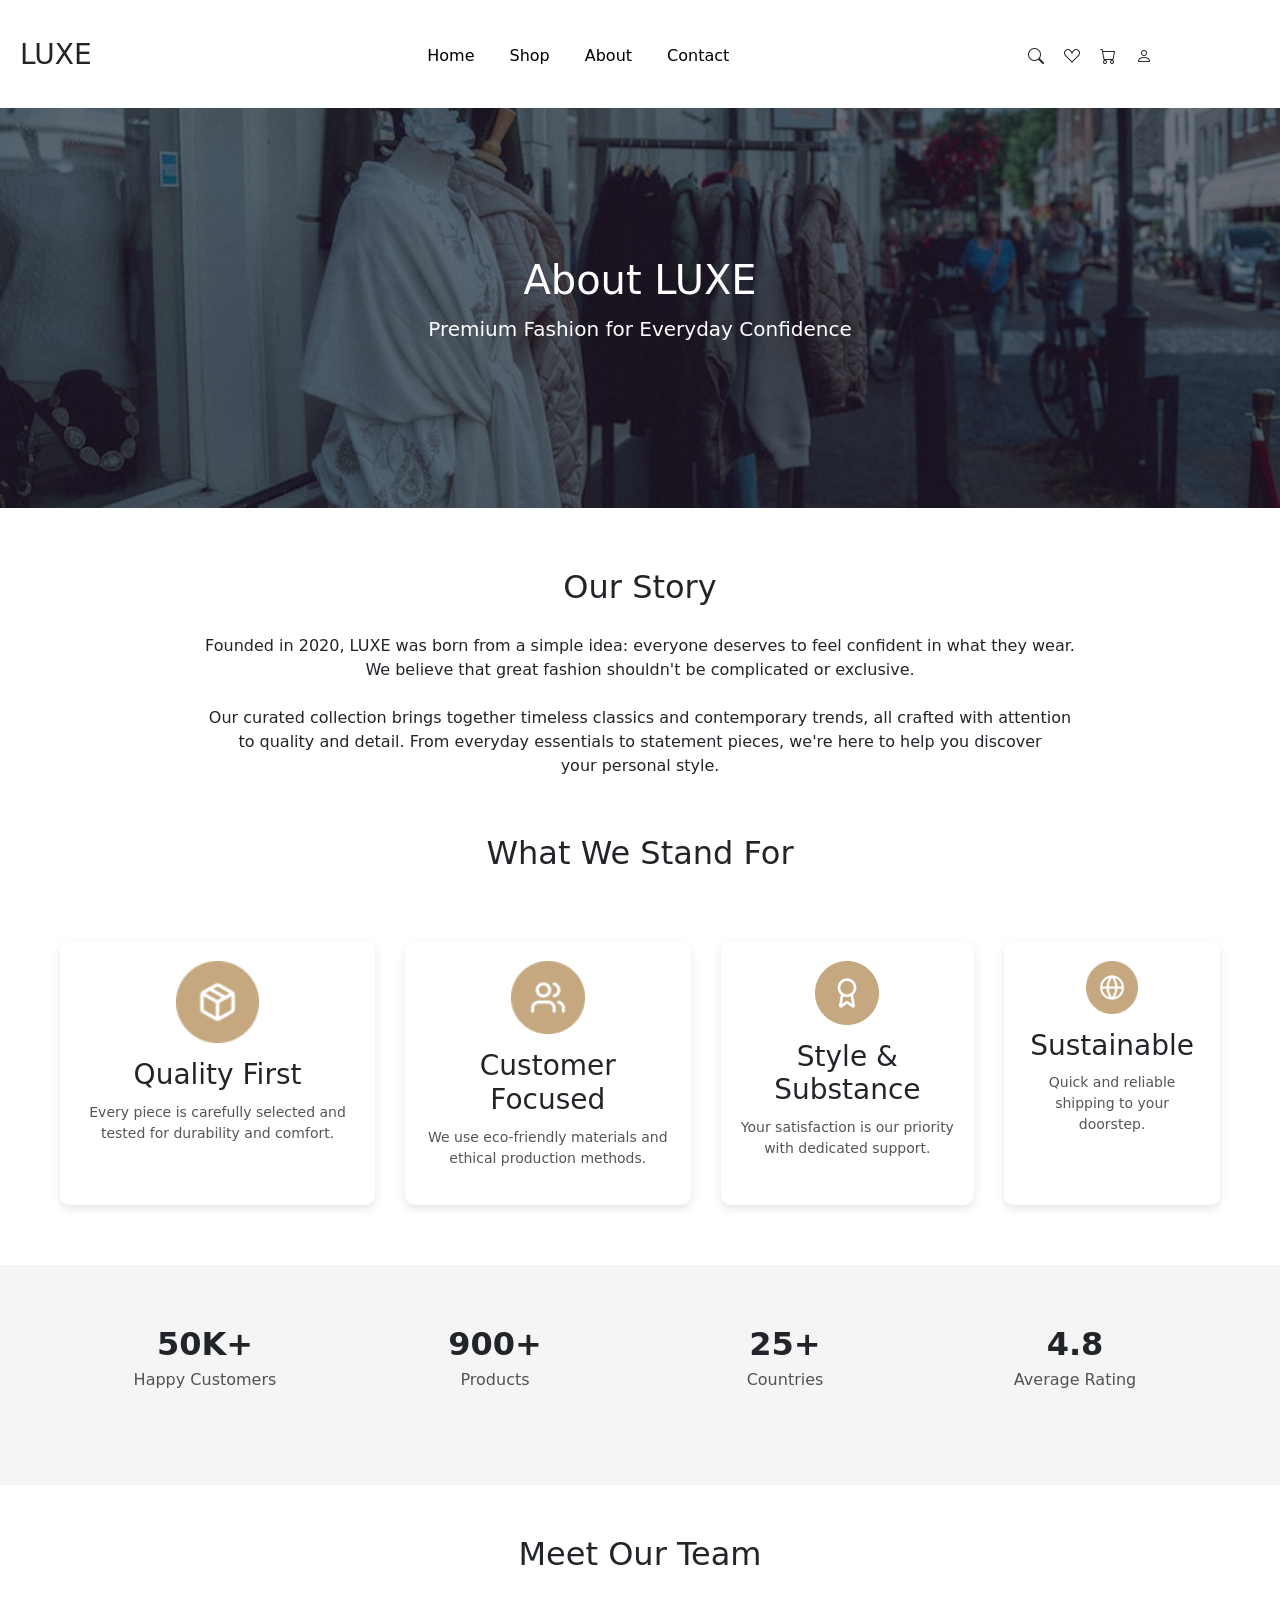
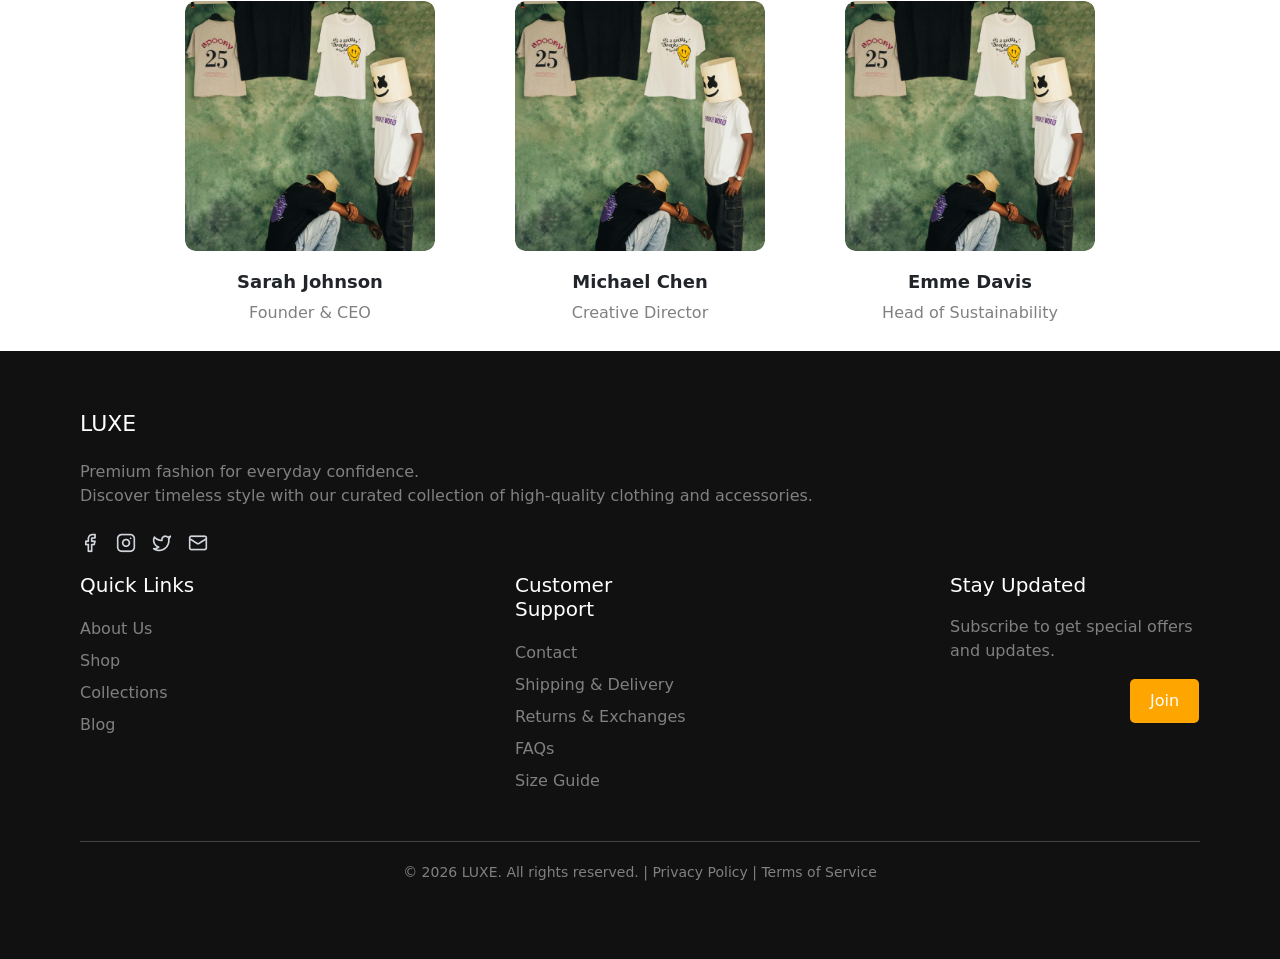
==== commit 6bb41fde: "footer part" ====
--- a/about.html
+++ b/about.html
@@ -5,6 +5,7 @@
     <meta name="viewport" content="width=device-width, initial-scale=1.0" />
     <title>Document</title>
     <link rel="stylesheet" href="/asset/css/style.css">
+     
   <link href="https://cdn.jsdelivr.net/npm/bootstrap@5.3.8/dist/css/bootstrap.min.css" rel="stylesheet" integrity="sha384-sRIl4kxILFvY47J16cr9ZwB07vP4J8+LH7qKQnuqkuIAvNWLzeN8tE5YBujZqJLB" crossorigin="anonymous">
 <script src="https://cdn.jsdelivr.net/npm/bootstrap@5.3.8/dist/js/bootstrap.bundle.min.js" integrity="sha384-FKyoEForCGlyvwx9Hj09JcYn3nv7wiPVlz7YYwJrWVcXK/BmnVDxM+D2scQbITxI" crossorigin="anonymous"></script>
   
@@ -170,7 +171,7 @@
             <h3>LUXE</h3>
 
             <p>
-              Premium fashion for everyday confidence. Discover timeless style
+              Premium fashion for everyday confidence.<br> Discover timeless style
               with our curated collection of high-quality clothing and
               accessories.
             </p>
--- a/asset/css/style.css
+++ b/asset/css/style.css
@@ -341,7 +341,7 @@
   padding: 30px;
   border-radius: 10px;
   box-shadow: 0 4px 4px rgba(0, 0, 0, 0.1);
-  
+
   /* transition:0.3s; */
 
 }
@@ -375,8 +375,9 @@
 .footer {
   background: #111;
   color: var(--main-color);
-  padding: 60px 80px;
+  /* padding: 60px 80px; */
   margin-top: 60px;
+  width: 100%;
 }
 
 .footer-container {
@@ -387,7 +388,7 @@
 }
 
 .footer-about {
-  width: 21%;
+  width: 100%;
 }
 
 .footer-about h3 {
@@ -404,23 +405,25 @@
 .footer-links p,
 .footer-support p {
   color: grey;
-  
+
   /* margin: 8px 0; */
   cursor: pointer;
-  
-  
-}
-.footer-links h3{
+
+
+}
+
+.footer-links h3 {
   margin-bottom: 20px;
   font-size: 20px;
-  
+
 }
 
 .footer-support h3 {
   font-size: 20px;
   margin-bottom: 20px;
-  
-}
+
+}
+
 
 .footer-newsletter {
   width: 250px;
@@ -449,7 +452,8 @@
   color: grey;
   padding-top: 10px;
 }
-.footer-newsletter h3{
+
+.footer-newsletter h3 {
   font-size: 20px;
 }
 
@@ -527,10 +531,20 @@
   display: flex;
   gap: 40px;
   margin-top: 30px;
+  height: 100%;
+
+}
+
+.All-products{
+  display: flex;
+  align-items: center;
+  justify-content: center;
+  flex-direction: column;
 }
 
 .filters2 {
   width: 350px;
+ height: 80%;
   background: #f8f8f8;
   padding: 20px;
   border-radius: 10px;
@@ -849,7 +863,7 @@
 }
 
 .footer-about {
-  width: 21%;
+  width: 85%;
 }
 
 .footer-links,
@@ -1213,8 +1227,9 @@
   font-size: large;
 
 }
-#fname{
-  color:gray;
+
+#fname {
+  color: gray;
 }
 
 .name2 {
@@ -1294,9 +1309,10 @@
 
 
 }
-.card4{
-  margin-left:400px;
-  
+
+.card4 {
+  margin-left: 400px;
+
 }
 
 .order4 {
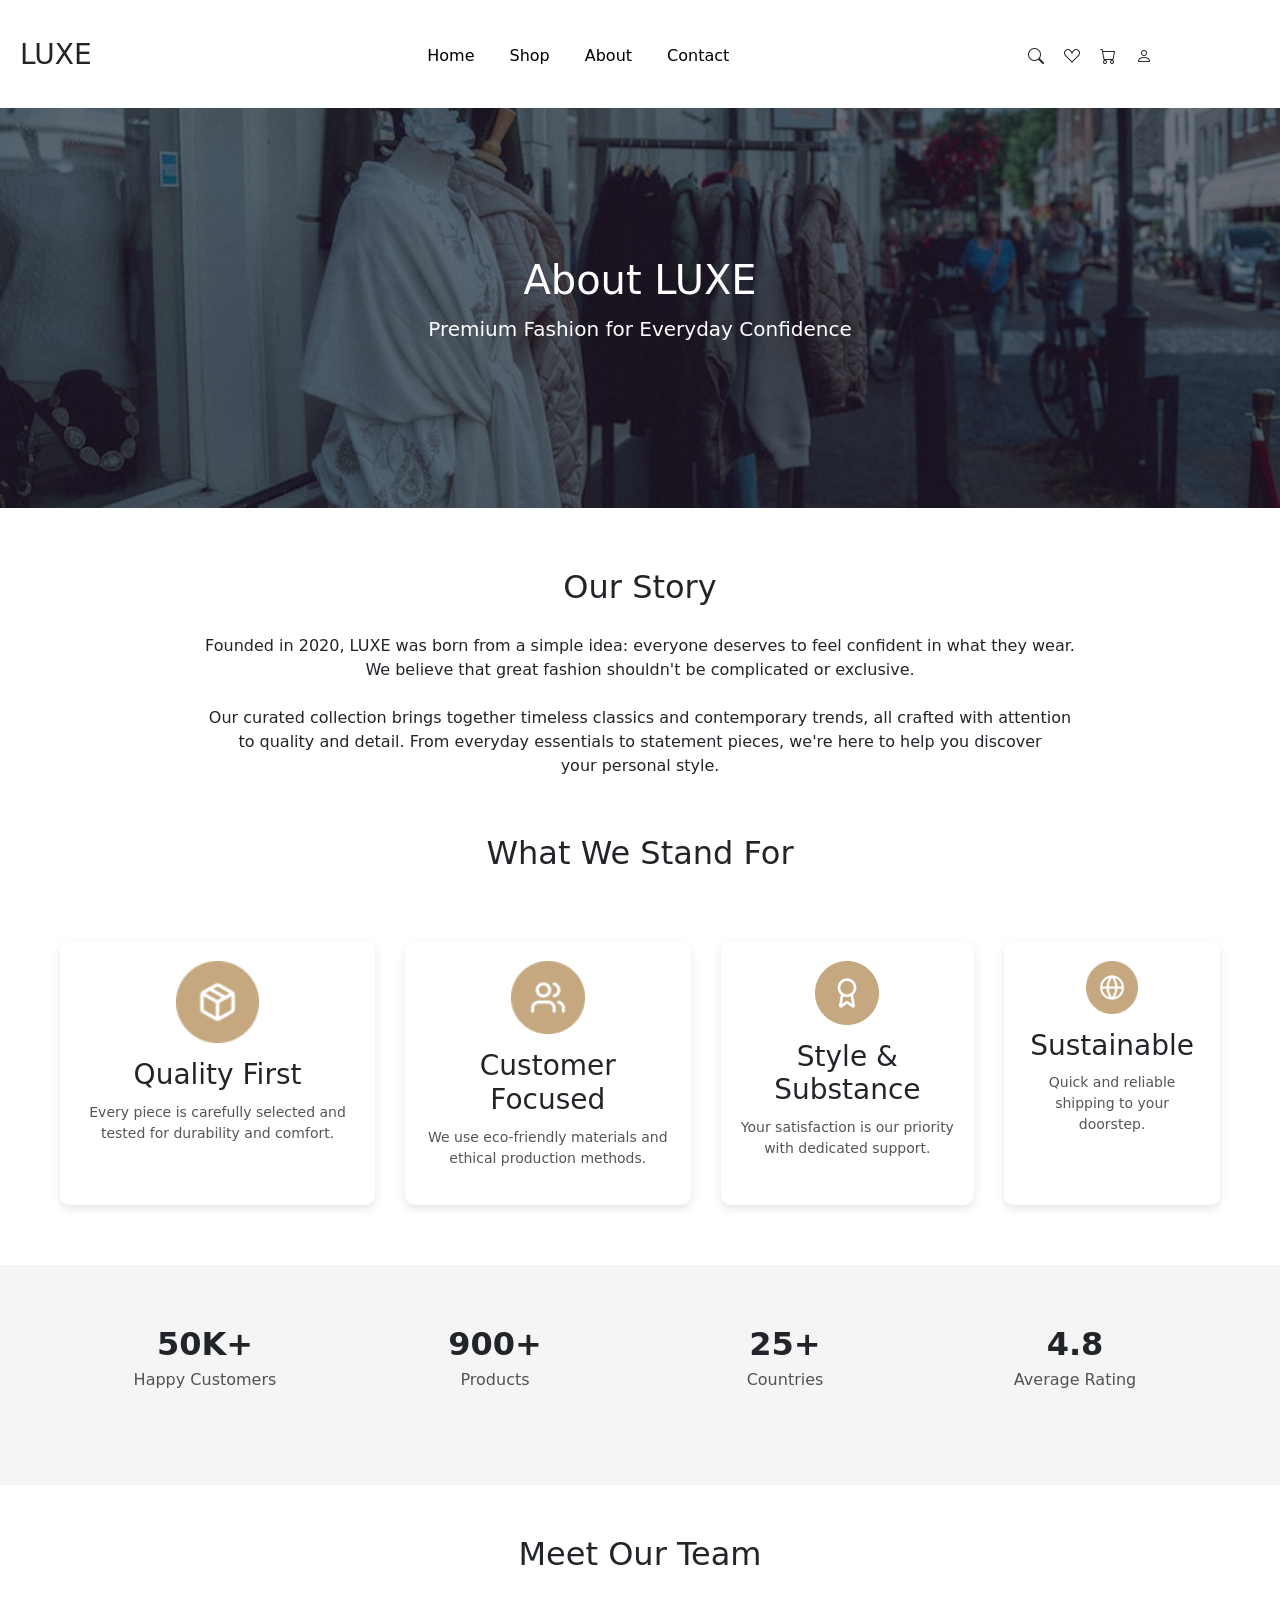
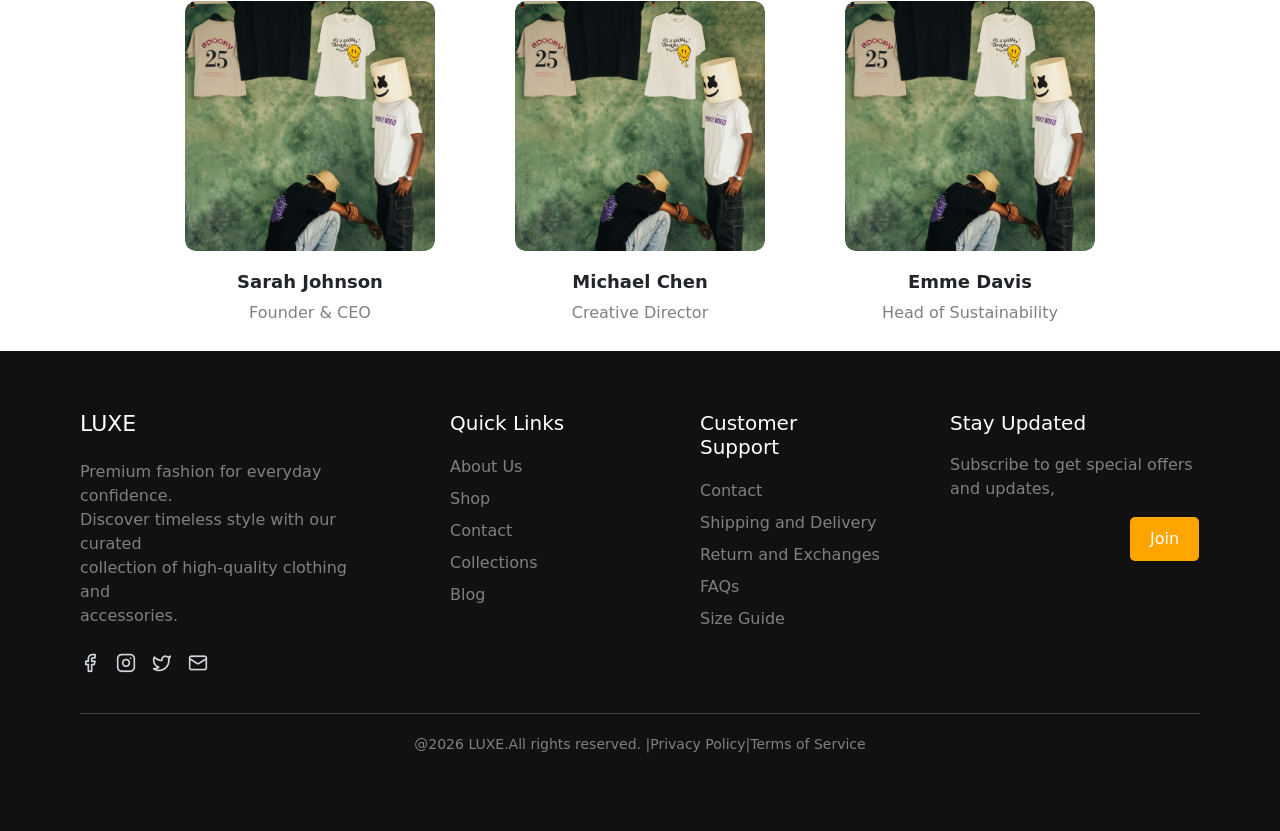
==== commit bead686c: "project complete" ====
--- a/about.html
+++ b/about.html
@@ -1,217 +1,205 @@
 <!doctype html>
 <html lang="en">
-  <head>
-    <meta charset="UTF-8" />
-    <meta name="viewport" content="width=device-width, initial-scale=1.0" />
-    <title>Document</title>
-    <link rel="stylesheet" href="/asset/css/style.css">
-     
-  <link href="https://cdn.jsdelivr.net/npm/bootstrap@5.3.8/dist/css/bootstrap.min.css" rel="stylesheet" integrity="sha384-sRIl4kxILFvY47J16cr9ZwB07vP4J8+LH7qKQnuqkuIAvNWLzeN8tE5YBujZqJLB" crossorigin="anonymous">
-<script src="https://cdn.jsdelivr.net/npm/bootstrap@5.3.8/dist/js/bootstrap.bundle.min.js" integrity="sha384-FKyoEForCGlyvwx9Hj09JcYn3nv7wiPVlz7YYwJrWVcXK/BmnVDxM+D2scQbITxI" crossorigin="anonymous"></script>
-  
+
+<head>
+  <meta charset="UTF-8" />
+  <meta name="viewport" content="width=device-width, initial-scale=1.0" />
+  <title>Document</title>
+  <link rel="stylesheet" href="/asset/css/style.css">
+
+  <link href="https://cdn.jsdelivr.net/npm/bootstrap@5.3.8/dist/css/bootstrap.min.css" rel="stylesheet"
+    integrity="sha384-sRIl4kxILFvY47J16cr9ZwB07vP4J8+LH7qKQnuqkuIAvNWLzeN8tE5YBujZqJLB" crossorigin="anonymous">
+  <script src="https://cdn.jsdelivr.net/npm/bootstrap@5.3.8/dist/js/bootstrap.bundle.min.js"
+    integrity="sha384-FKyoEForCGlyvwx9Hj09JcYn3nv7wiPVlz7YYwJrWVcXK/BmnVDxM+D2scQbITxI"
+    crossorigin="anonymous"></script>
+
   <link rel="stylesheet" href="https://cdn.jsdelivr.net/npm/bootstrap-icons@1.13.1/font/bootstrap-icons.min.css">
-  
-  </head>
-  <body>
-    <!-- <div class="container">
-      <header>
-        <h3>LUXE</h3>
-
-        <nav>
-          <a href="#">Home</a>
-          <a href="#">Shop</a>
-          <a href="#">About</a>
-          <a href="#">Contact</a>
-        </nav>
-
-        <div>
-          <i class="bi bi-search"></i>
-          <i class="bi bi-heart"></i>
-          <i class="bi bi-cart"></i>
-          <i class="bi bi-person"></i>
+
+</head>
+
+<body>
+
+
+  <div class="head1">
+    <div class="text1">
+      <h3 class="hed1">LUXE</h3>
+
+      <ul class="items1">
+        <li class="nav-item1">
+          <a class="nav-link active1" aria-current="page" href="/index.html">Home</a>
+        </li>
+        <li class="nav-item1">
+          <a class="nav-link active1" href="/shop.html">Shop</a>
+        </li>
+        <li class="nav-item1">
+          <a class="nav-link active1" href="/about.html">About</a>
+        </li>
+        <li class="nav-item1">
+          <a class="nav-link active1" href="/contact.html">Contact</a>
+        </li>
+      </ul>
+      <span class="imagee1">
+        <i class="bi bi-search"></i>
+        <i class="bi bi-suit-heart"></i>
+        <i class="bi bi-cart"></i>
+        <i class="bi bi-person"></i>
+      </span>
+    </div>
+  </div>
+
+
+    <div class="about3">
+      <img src="/asset/images/About Us.png">
+
+      <div class="about-text3">
+        <h2>About LUXE</h2>
+        <p>Premium Fashion for Everyday Confidence</p>
+      </div>
+    </div>
+
+    <div class="content3">
+      <h2>Our Story</h2>
+    </div>
+
+    <div class="text3">
+      <p>
+        Founded in 2020, LUXE was born from a simple idea: everyone deserves to feel confident in what they wear.<br>
+        We believe that great fashion shouldn't be complicated or exclusive.
+        <br><br> Our curated collection brings together timeless classics and contemporary trends, all crafted with
+        attention<br>
+        to quality and detail. From everyday essentials to statement pieces, we're here to help you discover
+        <br> your personal style.
+      </p>
+    </div>
+
+    <div class="stand3">
+      <h2>What We Stand For</h2>
+    </div>
+
+    <div class="features3">
+      <div class="feature-card3">
+        <img src="asset/images/quality.png">
+        <h3>Quality First</h3>
+        <p>
+          Every piece is carefully selected and tested for durability and
+          comfort.
+        </p>
+      </div>
+
+      <div class="feature-card3">
+        <img src="/asset/images/customer.png">
+        <h3>Customer Focused</h3>
+        <p>We use eco-friendly materials and ethical production methods.</p>
+      </div>
+
+      <div class="feature-card3">
+        <img src="/asset/images/substance.png">
+        <h3>Style & Substance</h3>
+        <p>Your satisfaction is our priority with dedicated support.</p>
+      </div>
+
+      <div class="feature-card3">
+        <img src="/asset/images/sustainable.png">
+        <h3>Sustainable</h3>
+        <p>Quick and reliable shipping to your doorstep.</p>
+      </div>
+    </div>
+
+    <div class="assume3">
+      <div class="count3">
+        <h2>50K+</h2>
+        <p>Happy Customers</p>
+      </div>
+
+      <div class="count3">
+        <h2>900+</h2>
+        <p>Products</p>
+      </div>
+
+      <div class="count3">
+        <h2>25+</h2>
+        <p>Countries</p>
+      </div>
+
+      <div class="count3">
+        <h2>4.8</h2>
+        <p>Average Rating</p>
+      </div>
+    </div>
+
+    <div class="team3">
+      <h2>Meet Our Team</h2>
+    </div>
+
+    <div class="block3">
+      <div class="cross3">
+        <img src="/asset/images/cross.png">
+        <h3>Sarah Johnson</h3>
+        <p>Founder & CEO</p>
+      </div>
+
+      <div class="cross3">
+        <img src="/asset/images/cross.png">
+        <h3>Michael Chen</h3>
+        <p>Creative Director</p>
+      </div>
+
+      <div class="cross3">
+        <img src="/asset/images/cross.png">
+        <h3>Emme Davis</h3>
+        <p>Head of Sustainability</p>
+      </div>
+    </div>
+
+    <div class="footer">
+        <div class="footer-container">
+            <div class="footer-about  footers">
+                <h3>LUXE</h3>
+                <p>Premium fashion for everyday confidence.<br>
+                    Discover timeless style with our curated
+                    <br>collection of high-quality clothing and
+                    <br>accessories.
+                </p>
+                <img src="/asset/images/insta.png">
+            </div>
+
+            <div class="footer-links footers">
+                <h3>Quick Links</h3>
+                <p>About Us</p>
+                <p>Shop</p>
+                <p>Contact</p>
+                <p>Collections</p>
+                <p>Blog</p>
+            </div>
+
+            <div class="footer-support footers">
+                <h3>Customer Support</h3>
+                <p>Contact</p>
+
+                <p>Shipping and Delivery</p>
+                <p>Return and Exchanges</p>
+                <p>FAQs</p>
+                <p>Size Guide</p>
+            </div>
+
+            <div class="footer-newsletter footers">
+                <h3>Stay Updated</h3>
+                <p>Subscribe to get special offers and updates,</p>
+                <!-- <input type="email" placeholder="Your email"/> -->
+                <button>Join</button>
+            </div>
         </div>
-      <!-- </header> -->
-       <div class="head1">
-        <div class="text1">
-            <h3 class="hed1">LUXE</h3>
-            <!-- <button class="navbar-toggler" type="button" data-bs-toggle="collapse" data-bs-target="#navbarText" aria-controls="navbarText" aria-expanded="false" aria-label="Toggle navigation">
-      <span class="navbar-toggler-icon"></span>
-             <-- </button> -->
-            <!-- <div class="text"> -->
-            <ul class="items1">
-                <li class="nav-item1">
-                    <a class="nav-link active1" aria-current="page" href="/index.html">Home</a>
-                </li>
-                <li class="nav-item1">
-                    <a class="nav-link active1" href="/shop.html">Shop</a>
-                </li>
-                <li class="nav-item1">
-                    <a class="nav-link active1" href="/about.html">About</a>
-                </li>
-                <li class="nav-item1">
-                    <a class="nav-link active1" href="/contact.html">Contact</a>
-                </li>
-            </ul>
-            <span class="imagee1">
-                <i class="bi bi-search"></i>
-                <i class="bi bi-suit-heart"></i>
-                <i class="bi bi-cart"></i>
-                <i class="bi bi-person"></i>
-            </span>
+
+        <div class="footer-bottom">
+            <p>
+                @2026 LUXE.All rights reserved. |Privacy Policy|Terms of Service
+            </p>
         </div>
-       </div>
-        <!-- </div> -->
-    
-    <div>
-
-      <div class="about3">
-        <img src="/asset/images/About Us.png">
-
-        <div class="about-text3">
-          <h2>About LUXE</h2>
-          <p>Premium Fashion for Everyday Confidence</p>
-        </div>
-      </div>
-
-      <div class="content3">
-        <h2>Our Story</h2>
-      </div>
-      <div class="text3">
-        <p>
-          Founded in 2020, LUXE was born from a simple idea: everyone deserves  to feel confident in what they wear.<br>
-               We believe that great fashion shouldn't be complicated or exclusive.
-         <br><br>  Our curated collection brings  together timeless classics and contemporary trends, all crafted with attention<br>
-          to quality and detail. From everyday essentials to statement  pieces, we're here to help you discover
-             <br>      your personal style.
-        </p>
-      </div>
-
-      <div class="stand3">
-        <h2>What We Stand For</h2>
-      </div>
-
-      <div class="features3">
-        <div class="feature-card3">
-          <img src="asset/images/quality.png">
-          <h3>Quality First</h3>
-          <p>
-            Every piece is carefully selected and tested for durability and
-            comfort.
-          </p>
-        </div>
-
-        <div class="feature-card3">
-          <img src="/asset/images/customer.png">
-          <h3>Customer Focused</h3>
-          <p>We use eco-friendly materials and ethical production methods.</p>
-        </div>
-
-        <div class="feature-card3">
-          <img src="/asset/images/substance.png">
-          <h3>Style & Substance</h3>
-          <p>Your satisfaction is our priority with dedicated support.</p>
-        </div>
-
-        <div class="feature-card3">
-          <img src="/asset/images/sustainable.png">
-          <h3>Sustainable</h3>
-          <p>Quick and reliable shipping to your doorstep.</p>
-        </div>
-      </div>
-
-      <div class="assume3">
-        <div class="count3">
-          <h2>50K+</h2>
-          <p>Happy Customers</p>
-        </div>
-
-        <div class="count3">
-          <h2>900+</h2>
-          <p>Products</p>
-        </div>
-
-        <div class="count3">
-          <h2>25+</h2>
-          <p>Countries</p>
-        </div>
-
-        <div class="count3">
-          <h2>4.8</h2>
-          <p>Average Rating</p>
-        </div>
-      </div>
-
-      <div class="team3">
-        <h2>Meet Our Team</h2>
-      </div>
-
-      <div class="block3">
-        <div class="cross3">
-          <img src="/asset/images/cross.png">
-          <h3>Sarah Johnson</h3>
-          <p>Founder & CEO</p>
-        </div>
-
-        <div class="cross3">
-          <img src="/asset/images/cross.png">
-          <h3>Michael Chen</h3>
-          <p>Creative Director</p>
-        </div>
-
-        <div class="cross3">
-          <img src="/asset/images/cross.png">
-          <h3>Emme Davis</h3>
-          <p>Head of Sustainability</p>
-        </div>
-      </div>
-
- <footer class="footer">
-        <div class="footer-container">
-          <div class="footer-about">
-            <h3>LUXE</h3>
-
-            <p>
-              Premium fashion for everyday confidence.<br> Discover timeless style
-              with our curated collection of high-quality clothing and
-              accessories.
-            </p>
-             <img src="/asset/images/insta.png">
-          </div>
-
-          <div class="footer-links">
-            <h3>Quick Links</h3>
-            <p>About Us</p>
-            <p>Shop</p>
-            <p>Collections</p>
-            <p>Blog</p>
-          </div>
-
-          <div class="footer-support">
-            <h3>Customer Support</h3>
-            <p>Contact</p>
-            <p>Shipping & Delivery</p>
-            <p>Returns & Exchanges</p>
-            <p>FAQs</p>
-            <p>Size Guide</p>
-          </div>
-
-          <div class="footer-newsletter">
-            <h3>Stay Updated</h3>
-
-            <p>Subscribe to get special offers and updates.</p>
-
-            
-            <button>Join</button>
-          </div>
-        </div>
-
-        <div class="footer-bottom">
-          <p>
-            © 2026 LUXE. All rights reserved. | Privacy Policy | Terms of
-            Service
-          </p>
-        </div>
-      </footer>
-    </div>
-  </body>
+
+
+    </div>
+
+
+</body>
+
 </html>
--- a/asset/css/style.css
+++ b/asset/css/style.css
@@ -383,13 +383,14 @@
 .footer-container {
   display: flex;
   justify-content: space-between;
-  flex-wrap: wrap;
+
   gap: 40px;
 }
 
-.footer-about {
-  width: 100%;
-}
+.footers {
+  width: 300px
+}
+
 
 .footer-about h3 {
   font-size: 22px;
@@ -535,16 +536,16 @@
 
 }
 
-.All-products{
-  display: flex;
-  align-items: center;
+.All-products {
+  display: flex;
+  /* align-items: center; */
   justify-content: center;
   flex-direction: column;
 }
 
 .filters2 {
   width: 350px;
- height: 80%;
+  height: 80%;
   background: #f8f8f8;
   padding: 20px;
   border-radius: 10px;
@@ -730,31 +731,36 @@
 
 .Detail2 {
   background-color: black;
-  color: white;
+  /* color: white; */
   border-radius: 10px;
-  width: 140px;
+  /* width: 10px;    */
   margin-top: 10px;
   display: flex;
 
   gap: 5px;
+  /* height:60px; */
 
 
 }
 
 .Detail2 i {
   color: white;
-  padding-left: 15px;
+  /* padding-left: 15px; */
 }
 
 
 .pro-card2 button {
-  width: 45%;
+  /* width: 55%; */
+  height: 40%;
   padding: 10px;
-  border: none;
+  margin-top: 2px;
+
+  /* border: none; */
   background: var(--primary-color);
   color: white;
   border-radius: 10px;
   cursor: pointer;
+  margin-bottom: 20px;
   /* transition: 0.3s; */
 }
 
@@ -813,7 +819,7 @@
 
 
 .method-container2 {
-  display: flex;
+  flex-direction: column;
   justify-content: center;
   gap: 60px;
 
@@ -855,16 +861,9 @@
   margin-top: 10px;
 }
 
-.footer-container {
-  display: flex;
-  justify-content: space-between;
-  flex-wrap: wrap;
-  gap: 20px;
-}
-
-.footer-about {
-  width: 85%;
-}
+
+
+
 
 .footer-links,
 .footer-support {
@@ -1067,12 +1066,7 @@
 padding:60px 80px;
 }
 
-.footer-container{
-display:flex;
-justify-content:space-between;
-flex-wrap:wrap;
-gap:40px;
-}
+
 
 .footer-about{
 width:21%;
@@ -1122,11 +1116,6 @@
 font-size:14px;
 /* } */
 
-/* @media (max-width: 768px) {   
-        .pro-container {
-          flex-direction: column;
-          gap: 10px;
-        /* } */
 
 
 .content4 {
@@ -1340,4 +1329,202 @@
 .order4 p {
   color: gray;
   font-size: 10px;
+}
+
+
+
+/* ================= RESPONSIVE CSS ================= */
+
+/* Tablet view */
+@media (max-width: 1024px) {
+
+  .head1 {
+    flex-direction: column;
+    height: auto;
+    gap: 10px;
+  }
+
+  .items1 {
+    flex-wrap: wrap;
+    justify-content: center;
+  }
+
+  .text1 {
+    flex-direction: column;
+    gap: 10px;
+  }
+
+  .picture1 {
+    flex-wrap: wrap;
+    padding: 20px;
+    justify-content: center;
+  }
+
+  .car1 {
+    flex-wrap: wrap;
+    justify-content: center;
+    padding-left: 0;
+  }
+
+  .sunny1 {
+    flex-direction: column;
+    text-align: center;
+  }
+
+  .sunny-text1 {
+    width: 100%;
+  }
+
+  .feature-container1 {
+    flex-wrap: wrap;
+  }
+
+  .lists2 {
+    flex-direction: column;
+  }
+
+  .filters2 {
+    width: 100%;
+  }
+
+  .pro-card2 {
+    width: 45%;
+  }
+
+  .main4 {
+    flex-direction: column;
+  }
+
+  .first,
+  .sec4 {
+    flex-direction: column;
+    gap: 10px;
+  }
+
+  #Email,
+  #Phone,
+  #Subject,
+  #Message {
+    width: 100%;
+  }
+}
+
+
+/* Mobile view */
+@media (max-width: 768px) {
+
+  .rel1 h1 {
+    font-size: 28px;
+  }
+
+  .rel1 {
+    top: 30%;
+  }
+
+  .para1 {
+    padding-left: 0;
+    text-align: center;
+  }
+
+  .picture1 {
+    padding: 10px;
+  }
+
+  .one1 img {
+    width: 100%;
+  }
+
+  .hero1 {
+    flex-direction: column;
+    padding-left: 20px;
+    gap: 10px;
+  }
+
+  .car1 {
+    flex-direction: column;
+    align-items: center;
+  }
+
+  .pro-card2 {
+    width: 100%;
+  }
+
+  .footer-container {
+    flex-direction: column;
+    gap: 20px;
+  }
+
+  .footer-newsletter button {
+    margin-left: 0;
+  }
+
+  .features3 {
+    flex-direction: column;
+    padding: 20px;
+  }
+
+  .assume3 {
+    flex-direction: column;
+    gap: 20px;
+  }
+
+  .block3 {
+    flex-direction: column;
+    gap: 20px;
+  }
+
+  .main4 {
+    padding: 20px;
+  }
+
+  .contact4 {
+    padding-left: 20px;
+  }
+
+  .card4 {
+    margin-left: 0;
+  }
+
+  .order4 {
+    width: 100%;
+  }
+
+  .que4 {
+    padding-left: 0;
+    text-align: center;
+  }
+}
+
+
+/* Small mobile */
+@media (max-width: 480px) {
+
+  .rel1 h1 {
+    font-size: 22px;
+  }
+
+  .button1 {
+    width: 100%;
+  }
+
+  .feature-card1 {
+    padding: 15px;
+  }
+
+  .pro-card2 h3 {
+    font-size: 16px;
+  }
+
+  .sunny-text1 h2 {
+    font-size: 24px;
+  }
+
+  .about-text3 h2 {
+    font-size: 24px;
+  }
+
+  .about-text3 p {
+    font-size: 14px;
+  }
+
 }
